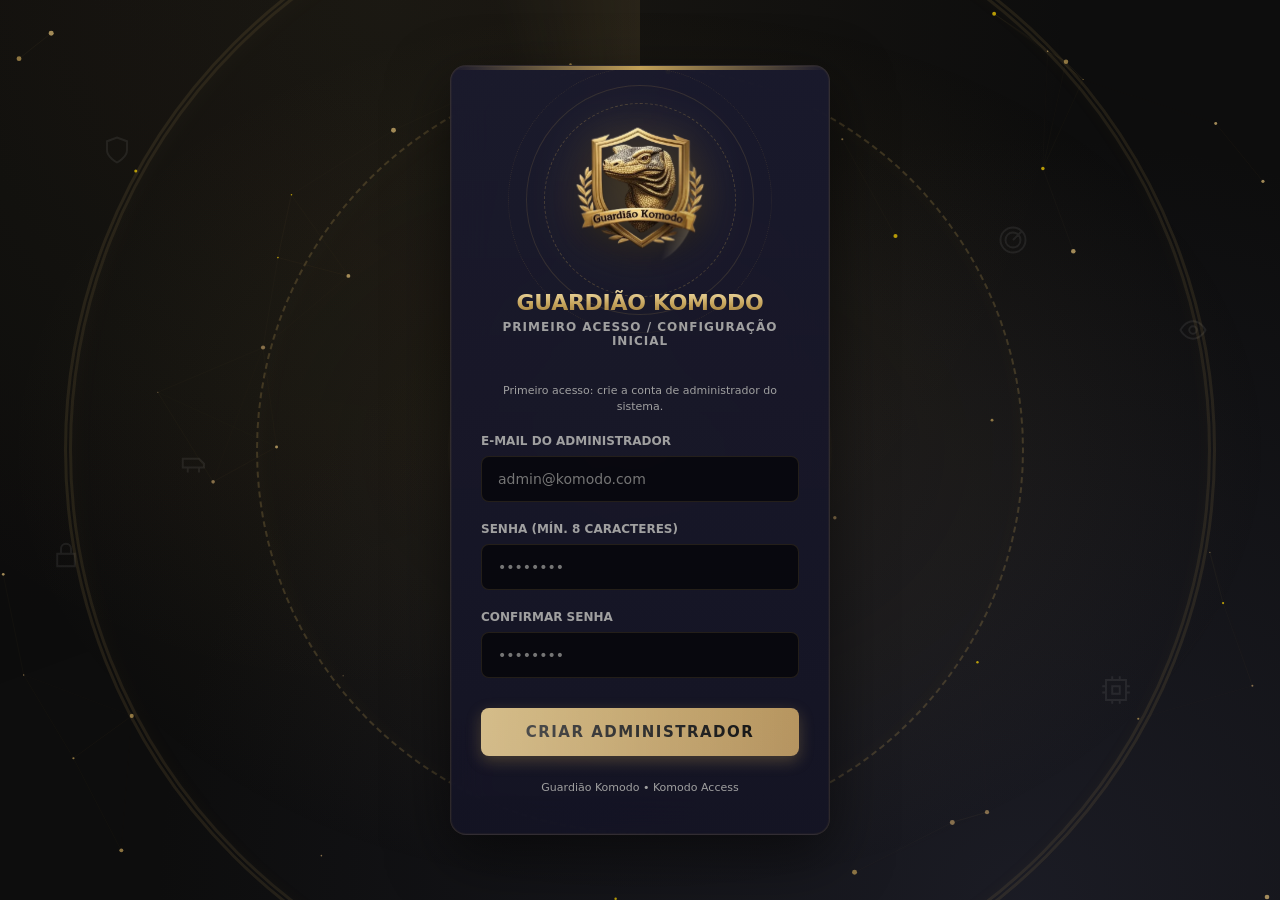
==== index.html @ 0f11b65d "feat(ui): visual identity v2 — guardiao-komodo-web identity (gold/dark-navy palette, self-hosted Pop" ====
<!DOCTYPE html>
<html lang="pt-BR">
<head>
    <meta charset="UTF-8">
    <meta name="viewport" content="width=device-width, initial-scale=1.0">
    <title>Guardião Komodo - Access Core</title>
    <link rel="stylesheet" href="src/ui/styles/design-tokens.css">
    <link rel="stylesheet" href="src/ui/styles/main.css">
    <link rel="stylesheet" href="src/ui/styles/kac-theme.css">
    <link rel="stylesheet" href="src/ui/styles/kac-brand.css">
    <link rel="preload" href="/assets/fonts/poppins-400-latin.woff2" as="font" type="font/woff2" crossorigin>
    <link rel="manifest" href="/manifest.webmanifest" crossorigin="use-credentials">
    <meta name="theme-color" content="#0d0d0d">
    <link rel="icon" href="/assets/komodo-access-mark.svg" type="image/svg+xml">
    <link rel="apple-touch-icon" href="/assets/apple-touch-icon.png">
</head>
<body>
  <a class="skip-link" href="#cardsContainer">Pular para a agenda</a>

    <div class="bg-radar-container">
        <div class="radar-crosshair"></div>
        <div class="radar-sweep"></div>
        <div class="bg-ring bg-ring-0"></div>
        <div class="bg-ring bg-ring-1"></div>
        <div class="bg-ring bg-ring-2"></div>
        <div class="bg-ring bg-ring-3"></div>
        <div class="bg-ring bg-ring-4"></div>
    </div>
    <canvas id="particles-canvas"></canvas>
    <div class="hero-overlay"></div>

    <header>
        <div class="header-left">
            <div class="logo-container">
                <img src="assets/brand/guardiao-komodo-logo-128.webp" alt="Guardião Komodo" class="logo-img" width="46" height="40">
            </div>
            <h1 class="header-title">Guardião Komodo</h1>
                <span id="orgName" class="org-name" hidden></span>
        </div>
        <div class="search-container">
            <input aria-label="Buscar visitas" type="text" id="globalSearch" class="search-bar" name="search_query_off" placeholder="Buscar visitante, placa ou documento" autocomplete="new-password">
        </div>
        <div class="kac-inline-b4edaa7885">
            <a href="residencial.html" class="btn-outline">Residencial</a>
            <button type="button" class="btn-gold" id="btnOpenModal">Nova visita</button>
            <button type="button" class="btn-icon" id="btnOpenConfig" aria-label="Configurações" title="Configurações"><svg class="kac-ico" viewBox="0 0 24 24" aria-hidden="true" focusable="false"><circle cx="12" cy="12" r="3"/><path d="M19.4 15a1.7 1.7 0 0 0 .3 1.8l.1.1a2 2 0 1 1-2.8 2.8l-.1-.1a1.7 1.7 0 0 0-1.8-.3 1.7 1.7 0 0 0-1 1.5V21a2 2 0 1 1-4 0v-.1a1.7 1.7 0 0 0-1.1-1.5 1.7 1.7 0 0 0-1.8.3l-.1.1a2 2 0 1 1-2.8-2.8l.1-.1a1.7 1.7 0 0 0 .3-1.8 1.7 1.7 0 0 0-1.5-1H3a2 2 0 1 1 0-4h.1a1.7 1.7 0 0 0 1.5-1.1 1.7 1.7 0 0 0-.3-1.8l-.1-.1a2 2 0 1 1 2.8-2.8l.1.1a1.7 1.7 0 0 0 1.8.3H9a1.7 1.7 0 0 0 1-1.5V3a2 2 0 1 1 4 0v.1a1.7 1.7 0 0 0 1 1.5 1.7 1.7 0 0 0 1.8-.3l.1-.1a2 2 0 1 1 2.8 2.8l-.1.1a1.7 1.7 0 0 0-.3 1.8V9a1.7 1.7 0 0 0 1.5 1H21a2 2 0 1 1 0 4h-.1a1.7 1.7 0 0 0-1.5 1z"/></svg></button>
            <button type="button" class="btn-icon" id="btnLogout" aria-label="Sair do sistema" title="Sair do Sistema"><svg class="kac-ico" viewBox="0 0 24 24" aria-hidden="true" focusable="false"><path d="M9 21H5a2 2 0 0 1-2-2V5a2 2 0 0 1 2-2h4M16 17l5-5-5-5M21 12H9"/></svg></button>
        </div>
        <div id="apiStatus" class="api-status checking" role="status" aria-live="polite">Verificando conexão</div>
    </header>

    <main id="main">
    <div class="calendar-nav">
        <div class="month-title">MAIO</div>
        <div class="week-tabs" id="tabs" role="tablist" aria-label="Dias da semana">
            <div class="tab" data-dia="seg" role="tab" tabindex="-1" aria-selected="false">Segunda</div>
            <div class="tab" data-dia="ter" role="tab" tabindex="-1" aria-selected="false">Terça</div>
            <div class="tab" data-dia="qua" role="tab" tabindex="-1" aria-selected="false">Quarta</div>
            <div class="tab active" data-dia="qui" role="tab" tabindex="0" aria-selected="true">Quinta</div>
            <div class="tab" data-dia="sex" role="tab" tabindex="-1" aria-selected="false">Sexta</div>
            <div class="tab" data-dia="sab" role="tab" tabindex="-1" aria-selected="false">Sábado</div>
            <div class="tab" data-dia="dom" role="tab" tabindex="-1" aria-selected="false">Domingo</div>
        </div>
        <div class="kac-inline-1d6d9e5b9f">
            <button class="btn-outline kac-inline-21349d3fb7" id="btnOpenDashboard">Painel</button>
            <button class="btn-outline kac-inline-1da9facb4d" id="btnExportPDF">Exportar PDF do turno</button>
        </div>
    </div>

    <div class="daily-view" id="dailyView">
        <div class="quick-add-module" id="quickAddModule">
            <div class="quick-add-title">Agendar rápido</div>
            <div class="quick-add-row">
                <input aria-label="Horário do agendamento rápido" type="time" class="quick-input" value="09:00" id="quickTime">
                <div class="kac-inline-2cf2955a81">
                    <input aria-label="Cadastro rápido" type="text" id="quickInput" class="quick-input kac-inline-69d66e5b2e" placeholder="Digite o nome para puxar do Banco de Dados..." autocomplete="off">
                    <div class="autocomplete-dropdown" id="quickDropdown"></div>
                </div>
                <button class="btn-gold kac-inline-198dd89477" id="btnQuickAdd">Adicionar</button>
            </div>
        </div>
        <div id="cardsContainer" class="kac-inline-d2288b8be9" tabindex="-1" aria-label="Agenda de visitas"></div>
    </div>

    </main>
    <nav class="bottom-nav" aria-label="Navegação principal">
        <button type="button" data-nav="agenda"><svg class="kac-ico" viewBox="0 0 24 24" aria-hidden="true" focusable="false"><rect x="3" y="4" width="18" height="17" rx="2"/><path d="M3 9h18M8 2v4M16 2v4"/></svg> Agenda</button>
        <button type="button" data-nav="search"><svg class="kac-ico" viewBox="0 0 24 24" aria-hidden="true" focusable="false"><circle cx="11" cy="11" r="7"/><path d="m20 20-4-4"/></svg> Buscar</button>
        <button type="button" data-nav="new" class="bn-primary"><svg class="kac-ico" viewBox="0 0 24 24" aria-hidden="true" focusable="false"><path d="M12 5v14M5 12h14"/></svg> Nova visita</button>
        <details class="bn-more">
            <summary><svg class="kac-ico" viewBox="0 0 24 24" aria-hidden="true" focusable="false"><path d="M4 6h16M4 12h16M4 18h16"/></svg> Mais</summary>
            <div class="bn-menu">
                <button type="button" data-nav="dashboard">Dashboard</button>
                <button type="button" data-nav="pdf">Exportar PDF do turno</button>
                <button type="button" data-nav="config">Configurações</button>
                <button type="button" data-nav="logout">Sair</button>
            </div>
        </details>
    </nav>
    <!-- ====== MODAL DE CADASTRO ====== -->
    <komodo-modal id="mainModalOverlay" title="CADASTRO">
        <div id="modalContent">
            <form id="form-acesso" data-prevent-submit="true">

            <p class="form-steps-hint">Preencha o nome e salve. Veículo, acompanhante e foto são opcionais.</p>
            <!-- NOME -->
            <div class="form-group">
                <div class="label-row">
                    <label for="idxF1">Nome</label>
                    <div class="btn-toggle-group" data-group="tipo">
                        <button class="btn-toggle active" type="button" data-val="Visita">Visita</button>
                        <button class="btn-toggle" type="button" data-val="Cliente">Cliente</button>
                    </div>
                </div>
                <input id="idxF1" aria-label="Nome" type="text" class="form-control" data-field="nome" placeholder="Ex: Roberto Almeida" required>
            </div>

            <!-- PLACA PRINCIPAL -->
            <details class="opt-section"><summary>Veículo (opcional)</summary>
            <div class="form-group">
                <div class="label-row">
                    <label for="indP101">Placa do veículo</label>
                    <div class="btn-toggle-group" data-group="veiculo1">
                        <span class="kac-inline-d3ce392dae">selecionar</span>
                        <button class="btn-toggle active" type="button" data-val="Carro" data-target="1">Carro</button>
                        <button class="btn-toggle" type="button" data-val="Moto" data-target="1">Moto</button>
                    </div>
                </div>
                <div class="search-dropdown-wrapper">
                    <button type="button" class="search-dropdown-btn" data-panel="dropdownPanel1">
                        <span id="labelDropdown1">🔍 Buscar veículo</span>
                        <span>▼</span>
                    </button>
                    <div class="search-dropdown-panel" id="dropdownPanel1">
                        <input aria-label="Filtrar marca" type="text" class="search-input-box" data-list="listWrapper1" placeholder="🔎 Digite para filtrar a marca...">
                        <div id="listWrapper1"></div>
                    </div>
                </div>
                <div class="form-row">
                    <input id="indP101" aria-label="Placa do veículo" type="text" class="form-control" data-field="placa" placeholder="Placa (ABC-1234)" data-uppercase="true">
                    <input aria-label="Cor do veículo" type="text" class="form-control kac-inline-61f874a6fe" data-field="cor" placeholder="Cor (Ex: Preto)">
                </div>
            </div>
            </details>

            <!-- ACOMPANHANTE -->
            <details class="opt-section"><summary>Acompanhante (opcional)</summary>
            <div class="form-group">
                <div class="label-row">
                    <label for="idxF3">Acompanhante</label>
                    <select id="idxF3" aria-label="Acompanhante" class="btn-toggle kac-inline-f045096c80">
                        <option value="">+ Parentesco</option><option>Esposa</option><option>Marido</option><option>Filho(a)</option>
                    </select>
                </div>
                <input aria-label="Acompanhantes" type="text" class="form-control" data-field="acompanhantes" placeholder="Ex: Maria (Esposa) e 1 Criança">
            </div>
            </details>

            <!-- PLACA ACOMPANHANTE -->
            <details class="opt-section"><summary>Veículo do acompanhante (opcional)</summary>
            <div class="form-group">
                <div class="label-row">
                    <label for="indP102">Placa do veículo (Acompanhante)</label>
                    <div class="btn-toggle-group" data-group="veiculo2">
                        <span class="kac-inline-d3ce392dae">selecionar</span>
                        <button class="btn-toggle active" type="button" data-val="Carro" data-target="2">Carro</button>
                        <button class="btn-toggle" type="button" data-val="Moto" data-target="2">Moto</button>
                    </div>
                </div>
                <div class="search-dropdown-wrapper">
                    <button type="button" class="search-dropdown-btn" data-panel="dropdownPanel2">
                        <span id="labelDropdown2">🔍 Buscar veículo</span>
                        <span>▼</span>
                    </button>
                    <div class="search-dropdown-panel" id="dropdownPanel2">
                        <input aria-label="Filtrar marca" type="text" class="search-input-box" data-list="listWrapper2" placeholder="🔎 Digite para filtrar a marca...">
                        <div id="listWrapper2"></div>
                    </div>
                </div>
                <div class="form-row">
                    <input id="indP102" aria-label="Placa do acompanhante" type="text" class="form-control" data-field="placaAcomp" placeholder="Placa (ABC-1234)" data-uppercase="true">
                    <input aria-label="Cor do veículo do acompanhante" type="text" class="form-control kac-inline-61f874a6fe" data-field="corAcomp" placeholder="Cor (Ex: Preto)">
                </div>
            </div>
            </details>

            <!-- RELATÓRIO -->
            <div class="form-group">
                <label for="idxF5">Relatório</label>
                <textarea id="idxF5" class="form-control kac-inline-36ca0aff10" data-field="historico" placeholder="Descreva o motivo da visita ou alertas importantes..."></textarea>
            </div>

            <!-- FOTO / WEBCAM -->
            <details class="opt-section"><summary>Foto (opcional)</summary>
            <div class="form-group">
                <div class="photo-box" id="photoBox">📷 + Adicionar Foto (Webcam ou Arquivo)</div>
                <input type="file" id="fileUploader" accept="image/*" capture="environment" class="kac-inline-c8be1ccba6">
                <div id="webcamContainer" class="kac-inline-e89b34533a">
                    <video id="webcamVideo" autoplay playsinline class="kac-inline-7c961b8758"></video>
                    <div class="kac-inline-2470e7367c">
                        <button type="button" class="btn-gold kac-inline-964fdf79ac" id="btnCapture">📸 Capturar Foto</button>
                        <button type="button" class="btn-gold kac-inline-ace4f20aa3" id="btnOcrPlaca">✨ Preencher via IA</button>
                        <button type="button" class="btn-cancel" id="btnFilePhysical">📁 Arquivo Físico</button>
                        <button type="button" class="btn-cancel" id="btnCloseWebcam">❌ Fechar Câmera</button>
                    </div>
                </div>
                <div id="snapshotContainer" class="kac-inline-e89b34533a">
                    <img id="snapshotImage" class="kac-inline-5e18f9ebf0">
                    <div class="kac-inline-2470e7367c">
                        <button type="button" class="btn-cancel" id="btnRemovePhoto">🗑️ Remover Foto</button>
                        <button type="button" class="btn-gold kac-inline-964fdf79ac" id="btnRetakePhoto">📸 Tirar Outra</button>
                        <button type="button" class="btn-gold kac-inline-ace4f20aa3" id="btnOcrPlacaFile">✨ Preencher via IA</button>
                    </div>
                </div>
            </div>
            </details>

            <div class="modal-actions">
                <button type="button" class="btn-cancel" id="btnCancelar">Cancelar</button>
                <button type="button" class="btn-gold" id="btnSalvar">Salvar Registro</button>
            </div>
            </form>
        </div>
    </komodo-modal>

    <!-- ====== MODAL DE CONFIGURAÇÕES ====== -->
    <komodo-modal id="configModalOverlay" title="⚙️ KLA - CONFIGURAÇÃO">
            <div class="form-group">
                <label for="configAiProvider">Provedor de IA (Assistente Tático)</label>
                <select aria-label="Provedor de IA" id="configAiProvider" class="form-control kac-inline-e05481544a" disabled>
                    <option value="groq">Groq (Llama 3 70B - Ultra Rápido)</option>
                </select>
            </div>
            <div class="form-group">
                <label for="configApiKey">Chave de IA — gerenciada no servidor (não inserir no navegador)</label>
                <input aria-label="Chave da API de IA" type="password" id="configApiKey" class="form-control" placeholder="Configurada apenas no servidor" disabled readonly>
            </div>
            <div class="modal-actions">
                <label class="fx-toggle"><input type="checkbox" id="fxToggle"> Fundo animado (gasta mais bateria)</label>
                <button type="button" class="btn-cancel" data-action="close-config" data-target="configModalOverlay">Fechar</button>
                <button type="button" class="btn-gold" id="btnSaveConfig">Salvar Config</button>
            </div>
    </komodo-modal>

    <!-- ====== MODAL DE DASHBOARD ====== -->
    <komodo-modal id="dashModalOverlay" title="📊 DASHBOARD OPERACIONAL">
            <div class="kac-inline-adfb165fe3">
                <div class="kac-inline-e28ed765c9">
                    <canvas id="chartTipos"></canvas>
                </div>
                <div class="kac-inline-e28ed765c9">
                    <canvas id="chartHorarios"></canvas>
                </div>
            </div>
            <div class="kac-inline-6df5b4d5e2">
                <div class="kac-inline-e28ed765c9">
                    <canvas id="chartAlertas"></canvas>
                </div>
                <div class="kac-inline-e28ed765c9">
                    <canvas id="chartFluxo"></canvas>
                </div>
            </div>
            <div class="modal-actions kac-inline-3c5a730d74">
                <button type="button" class="btn-cancel" data-action="close-dashboard" data-target="dashModalOverlay">Fechar Dashboard</button>
                <button type="button" class="btn-gold" data-action="export-advanced-dashboard">📥 EXPORTAR RELATÓRIO AVANÇADO</button>
            </div>
    </komodo-modal>

    <!-- KOMODO AI ASSISTANT -->
    <button type="button" class="btn-floating-ai" id="btnToggleAi" aria-label="Abrir assistente de IA"><span aria-hidden="true">🤖</span></button>
    
    <div class="ai-panel" id="aiPanel">
        <div class="ai-header">
            <div class="ai-title">🤖 KOMODO AI</div>
            <button class="ai-close" id="btnCloseAi" aria-label="Fechar assistente"><span aria-hidden="true">✖</span></button>
        </div>
        <div class="ai-body" id="aiBody">
            <div class="ai-msg bot">Assistente de IA indisponível neste release. As rotas de IA permanecem desativadas até implementação e configuração aprovadas.</div>
            <div id="aiTypingIndicator" class="ai-typing">Analisando base de dados...</div>
        </div>
        <div class="ai-footer">
            <input aria-label="Pergunta para a IA" type="text" class="ai-input" id="aiInput" placeholder="Pergunte algo à IA..." autocomplete="off">
            <button class="ai-send" id="btnSendAi" aria-label="Enviar pergunta"><span aria-hidden="true">➤</span></button>
        </div>
    </div>

  <!-- Komodo Enterprise Services -->
  <script src="cordova.js"></script>
  <!-- Komodo Core (Desacoplamento) -->
  <script src="src/core/Events.js"></script>
  <script src="src/core/EventBus.js"></script>
  <script src="src/core/AppStore.js"></script>
  <!-- Komodo Business & Adapters (Fase 2) -->
  <script src="src/services/ValidationManager.js"></script>
  <script src="src/services/adapters/AiProviderAdapter.js"></script>
  <script src="src/services/ApiService.js"></script>
  <script src="src/ui/ConnectionMonitor.js"></script>
  <script src="src/db/dao/VisitorRepository.js"></script>
  <!-- Komodo UI Managers (Fase 3 & 4) -->
  <script src="src/ui/FormManager.js"></script>
  <script src="src/core/KomodoDate.js"></script>
  <script src="src/ui/RenderController.js"></script>
  <script src="src/ui/AgendaNav.js"></script>
  <script src="src/ui/VisitActions.js"></script>
  <script src="src/ui/A11yEnhancer.js"></script>
  <script src="src/ui/components/core/KomodoModal.js"></script>
  <script src="src/db/DatabaseService.js"></script>
  <script src="src/services/AuthService.js"></script>
  <script src="src/ui/components/ParticlesEngine.js"></script>
  <script src="src/ui/KomodoFx.js"></script>
  <script src="src/ui/LazyVendor.js"></script>
  <script src="src/ui/DayTabs.js"></script>
  <script src="src/ui/VisitStatus.js"></script>
  <script src="src/ui/MobileShell.js"></script>
  <script src="src/ui/HtmlSafety.js"></script>
  <script src="src/ui/init.js"></script>

  <script src="src/db/dao/PacienteDAO.js"></script>
  <script src="src/services/TelemetryService.js"></script>
  <script src="src/services/OcrService.js"></script>
  <script src="src/services/PdfExportService.js"></script>
  <script src="src/services/KomodoCopilot.js"></script>
  <script src="src/ui/DashboardManager.js"></script>
  <script src="src/ui/components/PacienteForm.js"></script>
  <script src="src/ui/components/FormulariosBase.js"></script>

  <script src="src/ui/InlineActionHandlers.js"></script>
  <script src="src/ui/PwaShell.js"></script>
  <script src="src/ui/KomodoBrand3D.js"></script>
</body>
</html>
---- src/ui/styles/design-tokens.css ----
/* design-tokens.css */
:root {
  /* Colors - Brand */
  --komodo-color-primary: #c2a057; /* Gold */
  --komodo-color-primary-hover: #dfbe76;
  --komodo-color-primary-active: #b59461;
  
  --komodo-color-bg: #0d0d0d;
  --komodo-color-surface: rgba(20, 20, 36, 0.6);
  --komodo-color-surface-hover: rgba(30, 30, 50, 0.8);
  
  /* Text */
  --komodo-text-main: #ffffff;
  --komodo-text-muted: #a0a0a0;
  
  /* Semantic Colors */
  --komodo-color-success: #27ae60;
  --komodo-color-danger: #e74c3c;
  --komodo-color-warning: #f39c12;
  --komodo-color-info: #3498db;

  /* Typography */
  --komodo-font-family: system-ui, -apple-system, 'Segoe UI', Arial, sans-serif;
  --komodo-font-size-sm: 0.85rem;
  --komodo-font-size-md: 1rem;
  --komodo-font-size-lg: 1.2rem;
  --komodo-font-size-xl: 1.5rem;

  /* Spacing */
  --komodo-spacing-xs: 4px;
  --komodo-spacing-sm: 8px;
  --komodo-spacing-md: 16px;
  --komodo-spacing-lg: 24px;
  --komodo-spacing-xl: 32px;

  /* Borders & Shadows */
  --komodo-border-radius: 12px;
  --komodo-border-glass: 1px solid rgba(194, 160, 87, 0.25);
  --komodo-shadow-glass: 0 8px 32px 0 rgba(0, 0, 0, 0.37);
  --komodo-backdrop-blur: blur(12px);
  
  /* Animation */
  --komodo-transition-fast: 0.2s ease;
  --komodo-transition-normal: 0.3s ease;
}

body {
  font-family: var(--komodo-font-family);
  background-color: var(--komodo-color-bg);
  color: var(--komodo-text-main);
  margin: 0;
  padding: 0;
}
---- src/ui/styles/main.css ----
:root {
    --gold: #c2a057;
    --gold-hover: #dfbe76;
    --gold-dark: #b59461;
    --dark: #0d0d0d;
    --dark-card: rgba(20, 20, 36, 0.6);
    --text: #ffffff;
    --text-muted: #a0a0a0;
    --glass-border: rgba(194, 160, 87, 0.25);
    --danger: #ef4444;
    --success: #22c55e;
    --info: #3498db;
    --radius: 12px;
}
* { box-sizing: border-box; margin: 0; padding: 0; font-family: system-ui, -apple-system, 'Segoe UI', Arial, sans-serif; }
html, body { min-height: 100%; width: 100%; overflow-x: hidden; }
body { background-color: var(--dark); color: var(--text); display: flex; flex-direction: column; }

#particles-canvas { position: fixed; inset: 0; z-index: 0; pointer-events: none; width: 100vw; height: 100vh; }
.hero-overlay { position: fixed; inset: 0; background: radial-gradient(ellipse at 30% 50%, rgba(194,160,87,0.08) 0%, transparent 60%), radial-gradient(ellipse at 70% 30%, rgba(194,160,87,0.05) 0%, transparent 50%); z-index: 0; pointer-events: none; }

.bg-radar-container { position: fixed; top: 50%; left: 50%; transform: translate(-50%, -50%); width: 100vw; height: 100vh; z-index: 0; pointer-events: none; display: flex; align-items: center; justify-content: center; opacity: 0.2; }
.radar-sweep { position: absolute; width: 140vw; height: 140vw; max-width: 2000px; max-height: 2000px; border-radius: 50%; background: conic-gradient(from 0deg, transparent 60%, rgba(194,160,87,0.05) 95%, rgba(194,160,87,0.4) 100%); animation: radarSpin 6s infinite linear; }
.radar-crosshair { position: absolute; width: 100%; height: 100%; }
.radar-crosshair::before, .radar-crosshair::after { content: ''; position: absolute; background: rgba(194, 160, 87, 0.15); }
.radar-crosshair::before { top: 0; bottom: 0; left: 50%; width: 1px; }
.radar-crosshair::after { left: 0; right: 0; top: 50%; height: 1px; }
.bg-ring { position: absolute; border-radius: 50%; border: 1px solid rgba(194,160,87,0.3); box-shadow: 0 0 20px rgba(194, 160, 87, 0.1) inset; }
.bg-ring-0 { width: 30vw; height: 30vw; max-width: 400px; max-height: 400px; border: 4px solid rgba(194,160,87,0.1); }
.bg-ring-1 { width: 60vw; height: 60vw; max-width: 800px; max-height: 800px; animation: radarSpin 40s linear infinite; border-style: dashed; border-width: 2px; border-color: rgba(194,160,87,0.8); }
.bg-ring-2 { width: 90vw; height: 90vw; max-width: 1200px; max-height: 1200px; animation: radarSpin 60s linear infinite reverse; border-color: rgba(194,160,87,0.4); border-width: 8px; border-style: double; transform: translateZ(0); will-change: transform; }
.bg-ring-3 { width: 120vw; height: 120vw; max-width: 1600px; max-height: 1600px; animation: radarSpin 90s linear infinite; border-style: dotted; border-color: rgba(194,160,87,0.6); border-width: 4px; transform: translateZ(0); will-change: transform; }
.bg-ring-4 { width: 150vw; height: 150vw; max-width: 2200px; max-height: 2200px; border: 1px solid rgba(194,160,87,0.2); transform: translateZ(0); }
@keyframes radarSpin { 0% { transform: rotate(0deg) translateZ(0); } 100% { transform: rotate(360deg) translateZ(0); } }

header { padding: 20px 40px; display: flex; align-items: center; justify-content: space-between; background: rgba(13,13,13,0.7); backdrop-filter: blur(15px); border-bottom: 1px solid var(--glass-border); z-index: 10; position: relative; }
.api-status { display: inline-flex; align-items: center; gap: 7px; margin-left: 12px; padding: 6px 10px; border: 1px solid var(--glass-border); border-radius: 999px; background: rgba(13,13,13,0.82); color: var(--text-muted); font-size: 10px; font-weight: 800; letter-spacing: .5px; text-transform: uppercase; white-space: nowrap; }
.api-status::before { content: ''; width: 7px; height: 7px; border-radius: 50%; background: currentColor; box-shadow: 0 0 8px currentColor; }
.api-status.online { color: var(--success); }
.api-status.offline { color: var(--danger); }
.api-status.checking { color: var(--gold); }
.logo-container { display: flex; align-items: center; justify-content: center; width: 60px; height: 60px; }
.logo-img { width: 50px; height: 50px; object-fit: contain; filter: drop-shadow(0 0 15px rgba(194,160,87,0.4)); animation: logoPulse 4s ease-in-out infinite; }
@keyframes logoPulse { 0%, 100% { filter: drop-shadow(0 0 10px rgba(194,160,87,0.3)); } 50% { filter: drop-shadow(0 0 20px rgba(194,160,87,0.6)); } }
.header-title { font-weight: 800; font-size: 1.2rem; letter-spacing: 2px; color: var(--gold); text-transform: uppercase; margin-left: 20px; }
.header-left { display: flex; align-items: center; }
.search-container { flex: 1; max-width: 500px; margin: 0 30px; }
.search-bar { width: 100%; background: rgba(0,0,0,0.5); border: 1px solid var(--glass-border); color: white; padding: 14px 20px; border-radius: 8px; font-size: 14px; font-family: inherit; transition: 0.3s; }
.search-bar:focus { outline: none; border-color: var(--gold); box-shadow: 0 0 0 3px rgba(194,160,87,0.15); }

button:focus-visible, a:focus-visible, input:focus-visible, select:focus-visible, textarea:focus-visible {
    outline: 3px solid rgba(223, 190, 118, 0.9);
    outline-offset: 3px;
}

.btn-gold { display: inline-block; padding: 14px 30px; background: linear-gradient(135deg, var(--gold), var(--gold-dark)); color: var(--dark); font-family: inherit; font-size: 14px; font-weight: 800; border: none; border-radius: 8px; cursor: pointer; transition: all 0.4s; text-transform: uppercase; letter-spacing: 1px; box-shadow: 0 5px 15px rgba(194,160,87,0.3); }
.btn-gold:hover { transform: translateY(-3px); box-shadow: 0 12px 30px rgba(194,160,87,0.5); }
.btn-outline { background: transparent; border: 1px solid var(--gold); color: var(--gold); padding: 12px 20px; border-radius: 6px; cursor: pointer; font-size: 12px; font-weight: 700; transition: 0.3s; text-transform: uppercase; text-decoration: none; margin-right: 15px; }
.btn-outline:hover { background: rgba(194,160,87,0.1); }
.btn-icon { background: transparent; border: 1px solid var(--glass-border); color: var(--gold); padding: 12px; border-radius: 6px; cursor: pointer; transition: 0.3s; display: flex; align-items: center; justify-content: center; margin-left: 10px; font-size: 16px; }
.btn-icon:hover { background: rgba(194,160,87,0.1); border-color: var(--gold); transform: rotate(90deg); }

.calendar-nav { padding: 20px 30px; display: flex; flex-direction: column; align-items: center; gap: 20px; border-bottom: 1px solid var(--glass-border); background: rgba(13,13,13,0.5); backdrop-filter: blur(10px); z-index: 5; position: relative; }
.month-title { font-size: 28px; font-weight: 800; letter-spacing: 4px; }
.week-tabs { display: flex; gap: 10px; width: 100%; max-width: 1000px; justify-content: space-between; }
.tab { flex: 1; text-align: center; padding: 12px 0; background: rgba(0,0,0,0.6); color: var(--text-muted); border: 1px solid var(--glass-border); border-radius: var(--radius); cursor: pointer; font-weight: 600; font-size: 13px; text-transform: uppercase; transition: 0.3s; }
.tab:hover { border-color: var(--gold); color: var(--gold); }
.tab.active { background: linear-gradient(135deg, var(--gold), var(--gold-dark)); color: var(--dark); border-color: var(--gold); box-shadow: 0 10px 20px rgba(194,160,87,0.2); }

.daily-view { padding: 30px; max-width: 900px; margin: 0 auto; width: 100%; display: flex; flex-direction: column; gap: 20px; z-index: 2; position: relative; }
.card { background: var(--dark-card); border: 1px solid var(--glass-border); border-left: 4px solid var(--gold); border-radius: var(--radius); padding: 25px; display: flex; flex-direction: column; gap: 8px; transition: all 0.4s; backdrop-filter: blur(12px); }
.card:hover { border-color: var(--gold); transform: translateY(-5px); box-shadow: 0 20px 40px rgba(0,0,0,0.8), 0 0 15px rgba(194,160,87,0.2); }
.card.alerta { border-left-color: var(--danger); }
.card { position: relative; }
.btn-delete-card { position: absolute; top: 12px; right: 12px; background: rgba(239,68,68,0.15); border: 1px solid rgba(239,68,68,0.3); color: var(--danger); width: 36px; height: 36px; border-radius: 8px; cursor: pointer; font-size: 16px; display: flex; align-items: center; justify-content: center; transition: all 0.3s; opacity: 0.6; }
.btn-delete-card:hover { opacity: 1; background: rgba(239,68,68,0.3); transform: scale(1.1); box-shadow: 0 0 15px rgba(239,68,68,0.3); }
.card.removing { animation: cardFadeOut 0.4s ease forwards; }
@keyframes cardFadeOut { 0% { opacity: 1; transform: translateX(0); } 100% { opacity: 0; transform: translateX(60px); max-height: 0; padding: 0; margin: 0; overflow: hidden; } }
.card-header-inline { display: flex; align-items: baseline; gap: 15px; margin-bottom: 5px; padding-right: 40px; }
.time { font-weight: 800; font-size: 20px; color: var(--gold); }
.name { font-weight: 800; font-size: 20px; }
.unit-badge { display: inline-flex; align-items: center; gap: 5px; border: 1px solid rgba(194,160,87,0.3); border-radius: 999px; padding: 4px 10px; color: var(--gold-hover); font-size: 12px; font-weight: 700; }
.info-row { font-size: 14px; color: var(--text-muted); display: flex; align-items: center; gap: 8px; font-weight: 500; }
.history-box { margin-top: 10px; padding: 15px; border-radius: 8px; font-size: 14px; font-weight: 600; background: rgba(34,197,94,0.1); color: var(--success); border: 1px solid rgba(34,197,94,0.3); }
.history-box.bad { background: rgba(239,68,68,0.1); color: var(--danger); border-color: rgba(239,68,68,0.3); }
.highlight { background-color: var(--gold); color: var(--dark); border-radius: 3px; padding: 0 4px; }

.quick-add-module { background: rgba(0,0,0,0.5); padding: 15px 25px; border-radius: var(--radius); border: 1px dashed var(--gold); margin-bottom: 15px; position: relative; backdrop-filter: blur(10px); }
.quick-add-title { font-size: 13px; font-weight: 800; color: var(--gold); text-transform: uppercase; margin-bottom: 15px; }
.quick-add-row { display: flex; gap: 15px; }
.quick-input { background: rgba(0,0,0,0.8); border: 1px solid var(--glass-border); color: white; padding: 10px 14px; border-radius: 8px; font-size: 14px; font-family: inherit; transition: 0.3s; }
.quick-input:focus { outline: none; border-color: var(--gold); box-shadow: 0 0 0 3px rgba(194,160,87,0.15); }
input[type="time"].quick-input { width: 140px; font-weight: 700; color: var(--gold); cursor: pointer; color-scheme: dark; }
input[type="time"]::-webkit-calendar-picker-indicator { filter: invert(70%) sepia(45%) saturate(400%) hue-rotate(350deg) brightness(90%) contrast(90%); cursor: pointer; }
.autocomplete-dropdown { position: absolute; top: 100%; left: 155px; right: 0; background: rgba(13,13,13,0.95); border: 1px solid var(--gold); border-radius: 0 0 12px 12px; margin-top: 5px; display: none; z-index: 1000; box-shadow: 0 20px 50px rgba(0,0,0,0.8); }
.quick-add-module.active .autocomplete-dropdown { display: block; }
.auto-item { padding: 15px 20px; border-bottom: 1px solid var(--glass-border); cursor: pointer; display: flex; flex-direction: column; gap: 4px;}
.auto-item:hover { background: rgba(194,160,87,0.2); }
.auto-name { font-weight: 700; color: var(--gold); font-size: 16px;}
.auto-doc { font-size: 13px; color: var(--text-muted); }

/* ====== MODAL ====== */
.modal-overlay { position: fixed; top: 0; left: 0; width: 100%; height: 100%; background: rgba(0,0,0,0.85); display: none; z-index: 99999; overflow-y: auto; }
.modal-overlay.aberto { display: flex; align-items: center; justify-content: center; }
.modal-content { background: #111; border: 1px solid var(--gold); border-radius: var(--radius); width: 100%; max-width: 650px; max-height: 90vh; overflow-y: auto; padding: 40px; box-shadow: 0 30px 60px rgba(0,0,0,0.9), 0 0 30px rgba(194,160,87,0.15); }
.modal-title { font-size: 24px; font-weight: 800; color: var(--gold); margin-bottom: 30px; border-bottom: 1px solid var(--glass-border); padding-bottom: 15px; }
.form-group { margin-bottom: 25px; }
.label-row { display: flex; align-items: center; justify-content: space-between; margin-bottom: 8px; }
.form-group label { font-size: 13px; font-weight: 600; color: var(--text-muted); text-transform: uppercase; }
.form-row { display: flex; gap: 15px; width: 100%; align-items: stretch; margin-bottom: 8px; }
.form-control { width: 100%; background: rgba(0,0,0,0.5); border: 1px solid var(--glass-border); color: white; padding: 14px; border-radius: 8px; font-size: 14px; font-family: inherit; transition: 0.3s; }
.form-control:focus { outline: none; border-color: var(--gold); box-shadow: 0 0 0 3px rgba(194,160,87,0.15); }
textarea.form-control { resize: vertical; min-height: 100px; }

.btn-toggle-group { display: flex; gap: 8px; align-items: center; }
.btn-toggle { background: rgba(0,0,0,0.8); border: 1px solid var(--glass-border); color: var(--text-muted); padding: 12px 16px; border-radius: 6px; font-size: 13px; font-weight: 600; cursor: pointer; transition: 0.3s; }
.btn-toggle.active { background: var(--gold); color: var(--dark); border-color: var(--gold); }
.btn-toggle:hover:not(.active) { background: rgba(194,160,87,0.15); border-color: var(--gold); color: var(--gold); }
select.btn-toggle { appearance: none; cursor: pointer; padding-right: 30px; background-image: url('data:image/svg+xml;utf8,<svg fill="%23c2a057" height="24" viewBox="0 0 24 24" width="24" xmlns="http://www.w3.org/2000/svg"><path d="M7 10l5 5 5-5z"/></svg>'); background-repeat: no-repeat; background-position: right 8px center; }

.search-dropdown-wrapper { position: relative; margin-bottom: 8px; }
.search-dropdown-btn { width: 100%; text-align: left; display: flex; justify-content: space-between; align-items: center; background: rgba(0,0,0,0.8); border: 1px solid var(--gold); color: var(--gold); padding: 12px 14px; border-radius: 8px; font-size: 14px; font-weight: 600; cursor: pointer; }
.search-dropdown-btn:hover { background: rgba(194,160,87,0.1); }
.search-dropdown-panel { display: none; position: absolute; top: 100%; left: 0; width: 100%; background: #111; border: 1px solid var(--gold); border-radius: 8px; z-index: 100000; padding: 10px; max-height: 250px; overflow-y: auto; box-shadow: 0 10px 30px rgba(0,0,0,0.9); }
.search-dropdown-panel.open { display: block; }
.search-input-box { width: 100%; background: rgba(0,0,0,0.5); border: 1px solid var(--glass-border); color: white; padding: 12px; border-radius: 6px; margin-bottom: 10px; outline: none; font-family: inherit; }
.search-input-box:focus { border-color: var(--gold); }
.brand-list-group { font-size: 11px; font-weight: 700; color: var(--text-muted); text-transform: uppercase; margin-top: 10px; margin-bottom: 5px; padding-left: 5px; letter-spacing: 1px; }
.brand-item { padding: 12px; cursor: pointer; color: white; border-radius: 5px; font-size: 14px; transition: 0.2s; }
.brand-item:hover { background: rgba(194,160,87,0.2); color: var(--gold); }

.photo-box { border: 2px dashed var(--glass-border); border-radius: 8px; padding: 30px; text-align: center; color: var(--text-muted); cursor: pointer; transition: 0.3s; margin-bottom: 20px; font-weight: 500; font-size: 14px; background: rgba(0,0,0,0.3); }
.photo-box:hover { border-color: var(--gold); color: var(--gold); background: rgba(194,160,87,0.05); }
.modal-actions { display: flex; justify-content: flex-end; gap: 15px; margin-top: 20px; }
.btn-cancel { background: transparent; border: 1px solid var(--glass-border); color: var(--text); padding: 14px 24px; border-radius: 8px; cursor: pointer; font-weight: 600; font-family: inherit; transition: 0.3s; }
.btn-cancel:hover { background: rgba(255,255,255,0.05); }

/* ====== KOMODO AI ====== */
.btn-floating-ai { position: fixed; bottom: 30px; right: 30px; width: 60px; height: 60px; border-radius: 50%; background: linear-gradient(135deg, var(--gold), var(--gold-dark)); border: none; cursor: pointer; box-shadow: 0 10px 25px rgba(194,160,87,0.4); z-index: 9900; display: flex; align-items: center; justify-content: center; font-size: 26px; transition: 0.3s; animation: floatPulse 3s infinite; }
.btn-floating-ai:hover { transform: scale(1.1); }
@keyframes floatPulse { 0%, 100% { box-shadow: 0 0 15px rgba(194,160,87,0.4); } 50% { box-shadow: 0 0 30px rgba(194,160,87,0.8); } }
.ai-panel { position: fixed; bottom: 100px; right: 30px; width: 380px; max-width: 90vw; height: 500px; max-height: 80vh; background: var(--dark-card); backdrop-filter: blur(20px); border: 1px solid var(--gold); border-radius: 16px; box-shadow: 0 20px 50px rgba(0,0,0,0.9), 0 0 20px rgba(194,160,87,0.2); z-index: 9900; display: flex; flex-direction: column; overflow: hidden; transform: translateY(20px); opacity: 0; pointer-events: none; transition: 0.4s cubic-bezier(0.175, 0.885, 0.32, 1.275); }
.ai-panel.open { transform: translateY(0); opacity: 1; pointer-events: auto; }
.ai-header { background: rgba(0,0,0,0.8); padding: 15px 20px; border-bottom: 1px solid var(--glass-border); display: flex; justify-content: space-between; align-items: center; }
.ai-title { font-weight: 800; color: var(--gold); font-size: 14px; letter-spacing: 1px; display: flex; align-items: center; gap: 8px; }
.ai-close { background: none; border: none; color: var(--text-muted); cursor: pointer; font-size: 18px; }
.ai-body { flex: 1; padding: 15px; overflow-y: auto; display: flex; flex-direction: column; gap: 10px; }
.ai-msg { padding: 10px 15px; border-radius: 12px; font-size: 13px; max-width: 85%; line-height: 1.4; word-wrap: break-word; }
.ai-msg.bot { background: rgba(194,160,87,0.1); border: 1px solid rgba(194,160,87,0.3); color: var(--gold); align-self: flex-start; border-bottom-left-radius: 2px; }
.ai-msg.user { background: rgba(255,255,255,0.05); border: 1px solid var(--glass-border); color: white; align-self: flex-end; border-bottom-right-radius: 2px; }
.ai-footer { padding: 15px; background: rgba(0,0,0,0.5); border-top: 1px solid var(--glass-border); display: flex; gap: 10px; align-items: center; }
.ai-input { flex: 1; background: rgba(0,0,0,0.8); border: 1px solid var(--glass-border); color: white; padding: 12px 15px; border-radius: 20px; font-size: 13px; font-family: inherit; outline: none; }
.ai-input:focus { border-color: var(--gold); }
.ai-send { background: var(--gold); border: none; width: 38px; height: 38px; border-radius: 50%; display: flex; align-items: center; justify-content: center; cursor: pointer; color: var(--dark); transition: 0.3s; font-size: 16px; }
.ai-send:hover { background: white; }
.ai-typing { font-size: 12px; color: var(--gold); font-style: italic; opacity: 0.7; align-self: flex-start; margin-left: 10px; display: none; }

/* ====== MODAL TABS (RESIDENCIAL) ====== */
.modal-tabs { display: flex; gap: 10px; margin-bottom: 25px; border-bottom: 1px solid var(--glass-border); padding-bottom: 0; }
.modal-tab { flex: 1; background: transparent; border: none; color: var(--text-muted); font-size: 16px; font-weight: 800; cursor: pointer; padding: 15px 10px; transition: 0.3s; letter-spacing: 1px; border-bottom: 3px solid transparent; outline: none; }
.modal-tab.active { color: var(--gold); border-bottom-color: var(--gold); background: linear-gradient(to top, rgba(194,160,87,0.1), transparent); }
.modal-tab:hover:not(.active) { color: white; }
.modal-section { display: none; animation: fadeIn 0.4s ease; }
.modal-section.active { display: block; }
@keyframes fadeIn { from { opacity: 0; transform: translateY(10px); } to { opacity: 1; transform: translateY(0); } }
.daily-view::-webkit-scrollbar { display: none; }
.daily-view { -ms-overflow-style: none; scrollbar-width: none; }
/* ================= RESPONSIVO MOBILE ================= */
@media (max-width: 768px) {
    .api-status { margin: 0; font-size: 9px; }
    header { flex-direction: column; padding: 15px; text-align: center; gap: 15px; }
    .header-left { flex-direction: column; margin-bottom: 5px; }
    .header-title { margin-left: 0; margin-top: 10px; font-size: 1rem; }
    .search-container { margin: 10px 0; width: 100%; max-width: none; }
    .week-tabs { flex-wrap: wrap; gap: 5px; }
    .tab { flex: 1 1 20%; font-size: 11px; padding: 8px 0; }
    .daily-view { padding: 15px; }
    .card { padding: 15px; }
    .modal-content { padding: 20px; width: 95%; max-height: 90vh; }
    .form-row { flex-direction: column; gap: 15px; }
    .btn-toggle-group { flex-wrap: wrap; width: 100%; justify-content: center; }
    .btn-toggle { flex: 1 1 auto; margin-bottom: 5px; font-size: 11px; }
    .month-title { font-size: 20px; }
    .bg-ring-3, .bg-ring-4 { display: none; }
    .dashboard-grid { grid-template-columns: 1fr; }
    .ai-panel { width: 95%; right: 2.5%; bottom: 80px; height: 400px; }
    .header-buttons { display: flex; flex-direction: column; width: 100%; gap: 10px; }
    header > div:last-child { width: 100%; justify-content: center; flex-wrap: wrap; gap: 8px; }
    header > div:last-child .btn-outline { margin-right: 0; }
    .btn-gold { width: 100%; }
    #btnOpenDashboard, #btnExportPDF { width: 100%; margin: 0; }
    .quick-add-row { flex-wrap: wrap; }
    .quick-add-row > div { min-width: 100%; }
    input[type="time"].quick-input { width: 100%; }
    .btn-status-toggle { position: static !important; align-self: flex-start; margin-bottom: 6px; }
    .card-header-inline { flex-wrap: wrap; padding-right: 40px; gap: 8px 12px; }
    .time, .name { font-size: 17px; }
}

@media (prefers-reduced-motion: reduce) {
    *, *::before, *::after { animation-duration: 0.01ms !important; animation-iteration-count: 1 !important; scroll-behavior: auto !important; transition-duration: 0.01ms !important; }
}

/* ================= LANDSCAPE (CELULAR DEITADO) ================= */
@media (max-height: 600px) and (orientation: landscape) {
    header { padding: 5px 20px; flex-direction: row !important; text-align: left !important; gap: 5px !important; }
    .header-left { flex-direction: row !important; margin-bottom: 0 !important; }
    .logo-container { width: 40px; height: 40px; }
    .logo-img { width: 35px; height: 35px; }
    .header-title { font-size: 14px !important; margin-left: 10px !important; margin-top: 0 !important; }
    .search-container { margin: 0 10px !important; width: auto !important; flex: 1; }
    .search-bar { padding: 8px 15px; font-size: 12px; }
    .header-buttons { flex-direction: row !important; width: auto !important; }
    .btn-gold { padding: 8px 15px !important; font-size: 11px !important; width: auto !important; }
    .btn-outline { padding: 8px 15px; font-size: 10px; }
    .btn-icon { padding: 8px; font-size: 14px; }
    .calendar-nav { padding: 5px 30px; gap: 10px; flex-direction: row; justify-content: space-between; }
    .month-title { font-size: 16px; margin: 0; }
    .week-tabs { max-width: 60%; margin: 0; }
    .tab { font-size: 10px; padding: 5px 0; }
    .quick-add-module { padding: 10px 15px; margin-bottom: 10px; }
    .quick-add-title { margin-bottom: 5px; font-size: 11px; }
    .quick-input { padding: 8px 12px; font-size: 12px; }
}

/* Renderização segura dos cartões: estilos fora do HTML gerado dinamicamente. */
.empty-records-message {
    text-align: center;
    color: var(--text-muted);
    margin-top: 50px;
}

.record-day-extra {
    font-size: 12px;
    color: var(--text-muted);
    margin-left: 10px;
}

.companion-count {
    font-weight: 800;
    font-size: 20px;
    color: #fff;
    margin-left: 5px;
}

.companion-vehicle {
    margin-left: 20px;
}

/* Estrutura do Web Component KomodoModal sem estilos inline. */
.modal-header {
    display: flex;
    justify-content: space-between;
    align-items: center;
    margin-bottom: 30px;
    border-bottom: 1px solid rgba(194, 160, 87, 0.25);
    padding-bottom: 15px;
}

.modal-title-text {
    font-size: 24px;
    font-weight: 800;
    color: #c2a057;
}

.km-btn-close {
    background: transparent;
    border: none;
    color: #a0a0a0;
    font-size: 24px;
    cursor: pointer;
    transition: 0.3s;
}

/* KAC inline-style migration — generated 2026-10-12. Keep dynamic JS styles inline only when runtime state requires them. */

html body .kac-inline-b4edaa7885 {
  display: flex;
  align-items: center;
}

html body .kac-inline-1d6d9e5b9f {
  display: flex;
  justify-content: center;
  gap: 15px;
  width: 100%;
  max-width: 1000px;
  margin-top: 10px;
}

html body .kac-inline-21349d3fb7 {
  margin: 0;
  border-color: var(--info);
  color: var(--info);
}

html body #btnOpenDashboard.kac-inline-21349d3fb7 {
  margin: 0;
  border-color: var(--info);
  color: var(--info);
}

html body .kac-inline-1da9facb4d {
  margin: 0;
}

html body #btnExportPDF.kac-inline-1da9facb4d {
  margin: 0;
}

html body .kac-inline-2cf2955a81 {
  position: relative;
  flex: 1;
}

html body .kac-inline-69d66e5b2e {
  width: 100%;
}

html body #quickInput.kac-inline-69d66e5b2e {
  width: 100%;
}

html body .kac-inline-198dd89477 {
  padding: 0 20px;
  height: 42px;
  font-size: 12px;
  width: auto !important;
  flex-shrink: 0;
}

html body #btnQuickAdd.kac-inline-198dd89477 {
  padding: 0 20px;
  height: 42px;
  font-size: 12px;
  width: auto !important;
  flex-shrink: 0;
}

html body .kac-inline-d2288b8be9 {
  display: flex;
  flex-direction: column;
  gap: 25px;
}

html body #cardsContainer.kac-inline-d2288b8be9 {
  display: flex;
  flex-direction: column;
  gap: 25px;
}

html body .kac-inline-d3ce392dae {
  font-size: 11px;
  color: var(--text-muted);
  font-weight: 600;
  text-transform: uppercase;
}

html body .kac-inline-61f874a6fe {
  flex: 0.6;
}

html body .kac-inline-f045096c80 {
  background-color: rgba(0,0,0,0.8);
  color: white;
}

html body .kac-inline-36ca0aff10 {
  margin-top: 8px;
}

html body .kac-inline-c8be1ccba6 {
  display: none;
}

html body #fileUploader.kac-inline-c8be1ccba6 {
  display: none;
}

html body #loginForm.kac-inline-c8be1ccba6 {
  display: none;
}

html body #bootstrapForm.kac-inline-c8be1ccba6 {
  display: none;
}

html body .kac-inline-e89b34533a {
  display: none;
  text-align: center;
  margin-bottom: 20px;
}

html body #webcamContainer.kac-inline-e89b34533a {
  display: none;
  text-align: center;
  margin-bottom: 20px;
}

html body #snapshotContainer.kac-inline-e89b34533a {
  display: none;
  text-align: center;
  margin-bottom: 20px;
}

html body .kac-inline-7c961b8758 {
  width: 100%;
  max-height: 300px;
  border-radius: 8px;
  border: 2px solid var(--gold);
  background: black;
  object-fit: cover;
}

html body #webcamVideo.kac-inline-7c961b8758 {
  width: 100%;
  max-height: 300px;
  border-radius: 8px;
  border: 2px solid var(--gold);
  background: black;
  object-fit: cover;
}

html body .kac-inline-2470e7367c {
  margin-top: 15px;
  display: flex;
  gap: 10px;
  justify-content: center;
  flex-wrap: wrap;
}

html body .kac-inline-964fdf79ac {
  padding: 10px 20px;
}

html body #btnCapture.kac-inline-964fdf79ac {
  padding: 10px 20px;
}

html body #btnRetakePhoto.kac-inline-964fdf79ac {
  padding: 10px 20px;
}

html body #btnFilePhysical.kac-inline-964fdf79ac {
  padding: 10px 20px;
}

html body #btnCloseWebcam.kac-inline-964fdf79ac {
  padding: 10px 20px;
}

html body #btnRemovePhoto.kac-inline-964fdf79ac {
  padding: 10px 20px;
}

html body .kac-inline-ace4f20aa3 {
  padding: 10px 20px;
  background: linear-gradient(135deg, #10b981, #059669);
  color: white;
}

html body #btnOcrPlaca.kac-inline-ace4f20aa3 {
  padding: 10px 20px;
  background: linear-gradient(135deg, #10b981, #059669);
  color: white;
}

html body #btnOcrPlacaFile.kac-inline-ace4f20aa3 {
  padding: 10px 20px;
  background: linear-gradient(135deg, #10b981, #059669);
  color: white;
}

html body .kac-inline-5e18f9ebf0 {
  width: 100%;
  max-height: 300px;
  border-radius: 8px;
  border: 2px solid var(--success);
  object-fit: cover;
}

html body #snapshotImage.kac-inline-5e18f9ebf0 {
  width: 100%;
  max-height: 300px;
  border-radius: 8px;
  border: 2px solid var(--success);
  object-fit: cover;
}

html body .kac-inline-e05481544a {
  appearance: none;
  cursor: pointer;
}

html body #configAiProvider.kac-inline-e05481544a {
  appearance: none;
  cursor: pointer;
}

html body .kac-inline-adfb165fe3 {
  display: flex;
  gap: 20px;
  flex-wrap: wrap;
}

html body .kac-inline-e28ed765c9 {
  flex: 1;
  min-width: 300px;
  background: rgba(0,0,0,0.5);
  padding: 15px;
  border-radius: 12px;
  border: 1px solid var(--glass-border);
}

html body .kac-inline-6df5b4d5e2 {
  display: flex;
  gap: 20px;
  flex-wrap: wrap;
  margin-top: 20px;
}

html body .kac-inline-3c5a730d74 {
  margin-top: 30px;
}

html body .kac-inline-40ffa29c3d {
  color: var(--gold);
  font-weight: 700;
  font-size: 13px;
  letter-spacing: 2px;
}

html body #loadingLabel.kac-inline-40ffa29c3d {
  color: var(--gold);
  font-weight: 700;
  font-size: 13px;
  letter-spacing: 2px;
}

html body .kac-inline-5b6aad9a3f {
  margin-bottom: 18px;
}

html body .kac-inline-cd7e46ee9c {
  flex: 0.5;
}

html body .kac-inline-675d68a2c1 {
  appearance: none;
  cursor: pointer;
}

html body .kac-inline-54d32d80db {
  margin-top: 10px;
}

html body .kac-inline-287a5cfe15 {
  display: none;
  text-align: center;
}

html body #webcamContainer.kac-inline-287a5cfe15 {
  display: none;
  text-align: center;
}

html body #snapshotContainer.kac-inline-287a5cfe15 {
  display: none;
  text-align: center;
}

html body .kac-inline-ab8cd36a5b {
  margin-top: 10px;
  display: flex;
  gap: 10px;
  justify-content: center;
  flex-wrap: wrap;
}

html body .kac-inline-47bc29fc25 {
  position: fixed;
  top: 0;
  left: 0;
  width: 100%;
  height: 100%;
  background: rgba(0,0,0,0.85);
  display: none;
  z-index: 99999;
  overflow-y: auto;
  align-items: center;
  justify-content: center;
}

html body #configModalOverlay.kac-inline-47bc29fc25 {
  position: fixed;
  top: 0;
  left: 0;
  width: 100%;
  height: 100%;
  background: rgba(0,0,0,0.85);
  display: none;
  z-index: 99999;
  overflow-y: auto;
  align-items: center;
  justify-content: center;
}

html body #dashModalOverlay.kac-inline-47bc29fc25 {
  position: fixed;
  top: 0;
  left: 0;
  width: 100%;
  height: 100%;
  background: rgba(0,0,0,0.85);
  display: none;
  z-index: 99999;
  overflow-y: auto;
  align-items: center;
  justify-content: center;
}

html body .kac-inline-1f985d32be {
  max-width: 450px;
}

html body .kac-inline-2dd6ad922a {
  font-size: 20px;
  font-weight: 800;
  color: var(--gold);
  border-bottom: 1px solid var(--glass-border);
  padding-bottom: 10px;
  margin-bottom: 20px;
}

html body .kac-inline-7c0f2718b2 {
  appearance: none;
  cursor: not-allowed;
  margin-top: 5px;
  margin-bottom: 15px;
}

html body #configAiProvider.kac-inline-7c0f2718b2 {
  appearance: none;
  cursor: not-allowed;
  margin-top: 5px;
  margin-bottom: 15px;
}

html body .kac-inline-8eace7f643 {
  margin-top: 5px;
}

html body #configApiKey.kac-inline-8eace7f643 {
  margin-top: 5px;
}

html body .kac-inline-0db319c0e8 {
  border: none;
  padding-top: 0;
}

html body .kac-inline-dab730420f {
  max-width: 800px;
  background: rgba(10,10,10,0.95);
}

html body .kac-inline-65b777e9bf {
  margin-top: 30px;
  border: none;
  padding-top: 0;
}

/* Agenda: navegação por semana/data e visões */
.agenda-nav { display: flex; flex-wrap: wrap; gap: 8px; justify-content: center; align-items: center; }
.agenda-btn { padding: 6px 12px; font-size: 12px; }
.agenda-date { background: rgba(0,0,0,0.6); color: var(--text, #eee); border: 1px solid var(--glass-border); border-radius: var(--radius); padding: 6px 8px; font-size: 13px; color-scheme: dark; }
.agenda-view-label { font-size: 12px; color: var(--gold); min-height: 14px; text-align: center; }
/* Reagendar / Histórico */
.visit-actions { display: flex; gap: 8px; flex-wrap: wrap; margin-top: 6px; }
.visit-btn { min-height: 44px; padding: 8px 14px; font-size: 14px; border-radius: 8px; cursor: pointer; }
.visit-btn:focus-visible, .visit-dialog button:focus-visible, .visit-dialog input:focus-visible { outline: 3px solid var(--gold); outline-offset: 2px; }
.visit-dialog { width: min(480px, calc(100vw - 24px)); max-height: calc(100vh - 32px); overflow: auto; border: 1px solid var(--glass-border); border-radius: 12px; background: var(--dark-card, #111); color: inherit; padding: 18px; }
.visit-dialog::backdrop { background: rgba(0,0,0,0.6); }
.visit-dialog-head { display: flex; justify-content: space-between; align-items: center; gap: 12px; }
.visit-dialog-head h2 { font-size: 18px; margin: 0; }
.visit-dialog-close { min-width: 44px; min-height: 44px; background: transparent; color: inherit; border: 1px solid var(--glass-border); border-radius: 8px; cursor: pointer; }
.visit-form { display: flex; flex-direction: column; gap: 8px; margin-top: 12px; }
.visit-form input { min-height: 44px; font-size: 16px; padding: 8px; border-radius: 8px; }
.visit-form-actions { display: flex; gap: 8px; justify-content: flex-end; flex-wrap: wrap; margin-top: 8px; }
.visit-form-actions button { min-height: 44px; padding: 8px 16px; }
.visit-history-list { list-style: none; padding: 0; margin: 12px 0 0; display: flex; flex-direction: column; gap: 10px; }
.visit-history-list li { border-left: 3px solid var(--gold); padding-left: 10px; }
.visit-history-detail { opacity: 0.85; font-size: 14px; }
@media (max-width: 600px) { .visit-actions .visit-btn { flex: 1 1 45%; } }
.visit-dialog .btn-primary { background: var(--gold); color: #111; border: 0; border-radius: 8px; font-weight: 700; cursor: pointer; }
.visit-dialog .btn-primary:disabled { opacity: 0.6; cursor: wait; }
.visit-form-msg { min-height: 1.2em; font-size: 14px; }

/* Fase D — acessibilidade sem mudar comportamento */
.skip-link{position:absolute;left:8px;top:-60px;z-index:10000;padding:10px 14px;background:#111;color:#fff;border-radius:8px;text-decoration:none}
.skip-link:focus{top:8px;outline:3px solid var(--gold,#ffd166)}
#cardsContainer:focus{outline:none}
.sr-only{position:absolute!important;width:1px;height:1px;padding:0;margin:-1px;overflow:hidden;clip:rect(0,0,0,0);white-space:nowrap;border:0}
.a11y-hint{display:block;margin-top:4px;font-size:.85rem;color:#ffb4a8}.a11y-hint:empty{display:none}
input[aria-invalid="true"]{border-color:#ff8a7a!important}
/* UX fase 1: fundo estático por padrão; animação só com body.kac-fx (opt-in) e pausada com aba oculta */
body:not(.kac-fx) #particles-canvas { display: none; }
body:not(.kac-fx) .radar-sweep, body.kac-fx-paused .radar-sweep { animation: none; }
body:not(.kac-fx) .radar-sweep { opacity: .35; }
.tab[role="tab"]:focus-visible { outline: 3px solid #f5d27a; outline-offset: 2px; }
.btn-icon .sr-label, .sr-only { position: absolute; width: 1px; height: 1px; padding: 0; margin: -1px; overflow: hidden; clip: rect(0,0,0,0); white-space: nowrap; border: 0; }
.fx-toggle { display: flex; align-items: center; gap: .5rem; min-height: 44px; }

h1.header-title, h1.login-title { margin-top: 0; }
h1.header-title { margin-bottom: 0; }
/* ===== UX fase 2 ===== */
.org-name { display: inline-block; margin-left: 12px; max-width: 40vw; overflow: hidden; text-overflow: ellipsis; white-space: nowrap; vertical-align: middle; color: var(--text-muted, #c9c9c9); font-weight: 600; font-size: .95rem; }
/* (5) estado + próxima ação */
.status-box { position: absolute; top: 12px; right: 60px; display: flex; gap: 8px; align-items: center; }
.status-badge { padding: 4px 10px; border-radius: 999px; font-size: 12px; font-weight: 700; border: 1px solid currentColor; }
.status-badge.status-0 { color: #d0d0d0; }
.status-badge.status-1 { color: #4ade80; }
.status-badge.status-2 { color: #f87171; }
.btn-status-next { min-height: 44px; min-width: 88px; padding: 8px 16px; border-radius: 10px; font-weight: 800; font-size: 15px; cursor: pointer; border: none; }
.btn-status-next.status-next-0 { background: #22c55e; color: #052e14; }
.btn-status-next.status-next-1 { background: #f2c14e; color: #2b1d00; }
.btn-status-next:focus-visible, .bottom-nav button:focus-visible, .bottom-nav summary:focus-visible { outline: 3px solid #f5d27a; outline-offset: 2px; }
.btn-status-next:disabled { opacity: .6; }
.kac-toast { position: fixed; left: 50%; transform: translateX(-50%); bottom: 24px; z-index: 10050; display: flex; gap: 12px; align-items: center; background: #111; color: #fff; border: 1px solid #f5d27a; border-radius: 12px; padding: 10px 14px; max-width: 92vw; box-shadow: 0 8px 24px rgba(0,0,0,.5); }
.kac-toast[hidden] { display: none; }
.kac-toast-undo { min-height: 44px; padding: 0 14px; background: #f5d27a; color: #1a1300; border: none; border-radius: 8px; font-weight: 800; cursor: pointer; }
/* (6) cadastro em etapas curtas */
.form-steps-hint { margin: 0 0 12px; color: #cfcfcf; font-size: .9rem; }
details.opt-section { border: 1px solid rgba(194,160,87,.35); border-radius: 10px; margin: 10px 0; padding: 0 12px; }
details.opt-section > summary { cursor: pointer; min-height: 44px; display: flex; align-items: center; font-weight: 700; color: var(--gold, #c2a057); list-style: none; }
details.opt-section > summary::before { content: '＋'; margin-right: 8px; }
details.opt-section[open] > summary::before { content: '－'; }
details.opt-section > summary::-webkit-details-marker { display: none; }
details.opt-section[open] { padding-bottom: 8px; }
/* (7) navegação inferior no celular */
.bottom-nav { display: none; }
@media (max-width: 768px) {
  .bottom-nav { display: flex; position: fixed; left: 0; right: 0; bottom: 0; z-index: 9950; background: rgba(10,10,10,.97); border-top: 1px solid rgba(194,160,87,.4); padding: 6px max(6px, env(safe-area-inset-right)) calc(6px + env(safe-area-inset-bottom)) max(6px, env(safe-area-inset-left)); gap: 4px; justify-content: space-around; }
  .bottom-nav > button, .bottom-nav summary { flex: 1; min-height: 52px; min-width: 44px; display: flex; flex-direction: column; align-items: center; justify-content: center; gap: 2px; background: none; border: none; color: #eee; font-size: 12px; font-weight: 600; cursor: pointer; list-style: none; border-radius: 10px; }
  .bottom-nav summary::-webkit-details-marker { display: none; }
  .bottom-nav .bn-primary { background: var(--gold, #c2a057); color: #1a1300; font-weight: 800; }
  .bn-more { flex: 1; position: relative; display: flex; }
  .bn-menu { position: absolute; bottom: 60px; right: 0; min-width: 220px; background: #151515; border: 1px solid rgba(194,160,87,.5); border-radius: 12px; padding: 6px; display: flex; flex-direction: column; }
  .bn-menu button { min-height: 48px; text-align: left; padding: 0 14px; background: none; border: none; color: #eee; font-size: 15px; cursor: pointer; border-radius: 8px; }
  body { padding-bottom: calc(72px + env(safe-area-inset-bottom)); }
  .btn-floating-ai { bottom: calc(84px + env(safe-area-inset-bottom)); width: 52px; height: 52px; }
  .kac-toast { bottom: calc(84px + env(safe-area-inset-bottom)); }
  /* no celular, a barra inferior substitui os botões do cabeçalho (continuam no DOM e acessíveis no desktop) */
  header #btnOpenModal, header #btnOpenConfig, header #btnLogout, .calendar-nav #btnOpenDashboard, .calendar-nav #btnExportPDF { display: none; }
  .status-box { position: static; margin-bottom: 8px; }
  .org-name { display: block; margin: 4px 0 0; max-width: 70vw; }
}

/* UX item 10 — avisos PWA */
.pwa-bar{position:fixed;left:.5rem;right:.5rem;top:.5rem;z-index:2147483000;display:flex;flex-wrap:wrap;gap:.5rem;align-items:center;justify-content:space-between;padding:.6rem .8rem;border-radius:10px;font-size:.95rem;box-shadow:0 4px 16px rgba(0,0,0,.35)}
.pwa-bar[hidden]{display:none}
.pwa-offline{background:#7c2d12;color:#fff}
.pwa-update{background:#0f172a;color:#fff;top:auto;bottom:5rem}
.pwa-bar button{min-height:44px;width:auto;margin:0;padding:.4rem .9rem;border-radius:8px;border:0;background:#f2d28a;color:#111;font-weight:700;cursor:pointer}
.pwa-bar button.sec{background:transparent;color:#fff;border:1px solid #fff}
.pwa-bar button:focus-visible{outline:3px solid #fff;outline-offset:2px}
---- src/ui/styles/kac-brand.css ----
/* KAC Visual Identity v2 — identidade do site guardiao-komodo-web aplicada ao sistema.
   Paleta: ouro #c2a057 / #dfbe76 / #b59461 · preto #0d0d0d · azul-noite #1a1a2e / #141424 / #34364f · fonte Poppins (auto-hospedada).
   Efeitos da marca: emblema 3D (perspectiva + inclinação com o dedo/mouse/giroscópio), brilho dourado pulsando,
   anéis girando, reflexo metálico, partículas douradas (só na entrada) e ícones flutuantes. Tudo desliga com "reduzir movimento". */
@font-face{font-family:'Poppins';font-style:normal;font-weight:400;font-display:swap;src:url(/assets/fonts/poppins-400-latin.woff2) format('woff2')}
@font-face{font-family:'Poppins';font-style:normal;font-weight:600;font-display:swap;src:url(/assets/fonts/poppins-600-latin.woff2) format('woff2')}
@font-face{font-family:'Poppins';font-style:normal;font-weight:700;font-display:swap;src:url(/assets/fonts/poppins-700-latin.woff2) format('woff2')}
@font-face{font-family:'Poppins';font-style:normal;font-weight:800;font-display:swap;src:url(/assets/fonts/poppins-800-latin.woff2) format('woff2')}
:root{
  --kac-bg:#0d0d0d; --kac-surface:#141424; --kac-surface-2:#1a1a2e; --kac-border:#34364f;
  --kac-text:#ffffff; --kac-muted:#a0a0a0;
  --kac-primary:#c2a057; --kac-primary-hover:#dfbe76; --kac-primary-dark:#b59461; --kac-on-primary:#0d0d0d;
  --kac-gold-grad:linear-gradient(135deg,#c2a057,#b59461); --kac-glass:rgba(194,160,87,.15);
  --kac-font:'Poppins',system-ui,-apple-system,'Segoe UI',Roboto,Arial,sans-serif;
  --gold-dark:#b59461; --glass-border:var(--kac-glass);
}
html body{background:radial-gradient(ellipse at 30% 0%,rgba(194,160,87,.07),transparent 55%),radial-gradient(ellipse at 80% 100%,rgba(52,54,79,.35),transparent 60%),#0d0d0d fixed;letter-spacing:0}
html body h1,html body h2,html body .header-title,html body .login-title,html body .month-title{font-weight:800;letter-spacing:-.3px}
html body .login-title,html body .auth-brand h1{background:linear-gradient(180deg,#f3dfa8,#c2a057 60%,#9c7b3e);-webkit-background-clip:text;background-clip:text;color:transparent}
/* Botão dourado do site (gradiente + reflexo que atravessa) */
html body .btn-gold,html body button.primary,html body .bn-primary,html body .auth-card button:not(.sec):not(.danger):not([role=tab]){
  background:var(--kac-gold-grad)!important;color:var(--kac-on-primary)!important;position:relative;overflow:hidden;
  transition:transform .4s cubic-bezier(.16,1,.3,1),box-shadow .4s cubic-bezier(.16,1,.3,1)!important}
html body .btn-gold::after,html body .auth-card button:not(.sec):not(.danger):not([role=tab])::after{content:'';position:absolute;inset:0;left:-100%;
  background:linear-gradient(90deg,transparent,rgba(255,255,255,.3),transparent);transition:left .6s;pointer-events:none}
html body .btn-gold:hover,html body .auth-card button:not(.sec):not(.danger):not([role=tab]):hover{transform:translateY(-2px)!important;box-shadow:0 12px 40px rgba(194,160,87,.35)!important}
html body .btn-gold:hover::after,html body .auth-card button:not(.sec):not(.danger):not([role=tab]):hover::after{left:100%}
html body .btn-outline:hover,html body .auth-card button.sec:hover{border-color:var(--kac-primary);color:var(--kac-primary-hover)}
/* Cartões de vidro com borda dourada */
html body .login-card,html body .auth-card,html body .modal-content,html body .quick-add-module{background:linear-gradient(180deg,rgba(26,26,46,.92),rgba(20,20,36,.96))!important;
  border:1px solid var(--kac-glass)!important;box-shadow:0 20px 60px rgba(0,0,0,.55),0 0 0 1px rgba(194,160,87,.05) inset!important}
html body header{background:rgba(13,13,13,.88)!important;border:0!important;border-bottom:1px solid rgba(194,160,87,.18)!important;box-shadow:0 4px 30px rgba(0,0,0,.5)!important}
html body .bottom-nav{background:rgba(13,13,13,.94);border-top:1px solid rgba(194,160,87,.18)}
html body input:focus,html body select:focus,html body textarea:focus{border-color:var(--kac-primary)!important;box-shadow:0 0 0 3px rgba(194,160,87,.18)}
html body .visit-card,html body .day-cell,html body .card{border-color:var(--kac-glass)}
/* ===== Emblema 3D ===== */
.gk-emblem{position:relative;display:inline-grid;place-items:center;perspective:700px;-webkit-tap-highlight-color:transparent}
.gk-emblem .gk-tilt{position:relative;transform-style:preserve-3d;transition:transform .25s cubic-bezier(.16,1,.3,1);will-change:transform;
  transform:rotateX(var(--gk-rx,0deg)) rotateY(var(--gk-ry,0deg))}
html body .gk-emblem img.logo-img,.gk-emblem img{display:block;transform:translateZ(30px);animation:gkPulse 4s ease-in-out infinite!important;
  filter:drop-shadow(0 0 22px rgba(194,160,87,.35)) drop-shadow(0 10px 14px rgba(0,0,0,.6))!important;object-fit:contain;background:none}
.gk-emblem .gk-shine{position:absolute;inset:6% 12%;transform:translateZ(31px);pointer-events:none;border-radius:40% 40% 50% 50%;mix-blend-mode:overlay;
  background:linear-gradient(105deg,transparent 35%,rgba(255,240,200,.55) 48%,transparent 60%) no-repeat;background-size:250% 100%;animation:gkShine 6s ease-in-out infinite}
.gk-emblem .gk-ring{position:absolute;border-radius:50%;pointer-events:none;border:1px solid rgba(194,160,87,.2);transform:translateZ(0)}
.gk-emblem .gk-r1{width:128%;height:128%;border-style:dashed;border-color:rgba(194,160,87,.28);animation:gkRing 25s linear infinite}
.gk-emblem .gk-r2{width:152%;height:152%;border-color:rgba(194,160,87,.16);animation:gkRing 35s linear infinite reverse}
.gk-emblem .gk-r3{width:176%;height:176%;border-style:dotted;border-color:rgba(194,160,87,.14);animation:gkRing 50s linear infinite}
.gk-emblem.gk-sm .gk-r2,.gk-emblem.gk-sm .gk-r3{display:none}
.gk-emblem.gk-sm .gk-r1{width:118%;height:118%}
@keyframes gkPulse{0%,100%{filter:drop-shadow(0 0 22px rgba(194,160,87,.3)) drop-shadow(0 10px 14px rgba(0,0,0,.6))}50%{filter:drop-shadow(0 0 40px rgba(194,160,87,.55)) drop-shadow(0 10px 14px rgba(0,0,0,.6))}}
@keyframes gkRing{to{transform:rotate(360deg)}}
@keyframes gkShine{0%,55%{background-position:150% 0}85%,100%{background-position:-60% 0}}
/* tamanhos */
html body .login-card .gk-emblem{margin:18px auto 14px}
html body .login-card .gk-emblem img{width:150px;height:auto;max-width:none}
html body .auth-brand{flex-direction:column;text-align:center;gap:10px}
html body .auth-brand .gk-emblem{margin:20px auto 6px}
html body .auth-brand .gk-emblem img{width:120px;height:auto}
html body header .gk-emblem img.logo-img{width:46px;height:auto;filter:drop-shadow(0 2px 8px rgba(194,160,87,.4))!important}
/* partículas da entrada e ícones flutuantes */
#gkParticles{position:fixed;inset:0;width:100%;height:100%;z-index:0;pointer-events:none}
.gk-float{position:fixed;inset:0;z-index:0;pointer-events:none;overflow:hidden}
.gk-float svg{position:absolute;width:30px;height:30px;stroke:#fff;fill:none;stroke-width:1.5;opacity:.07;animation:gkFloat 9s ease-in-out infinite}
@keyframes gkFloat{0%,100%{transform:translateY(0) rotate(0)}50%{transform:translateY(-30px) rotate(8deg)}}
html body .login-wrapper,html body main.auth-card{position:relative;z-index:1}
html body.gk-paused *{animation-play-state:paused!important}
@media (prefers-reduced-motion:reduce){
  .gk-emblem .gk-tilt{transform:none!important;transition:none!important}
  .gk-emblem img,.gk-emblem .gk-ring,.gk-emblem .gk-shine,.gk-float svg{animation:none!important}
  .gk-emblem .gk-shine,#gkParticles,.gk-float{display:none!important}
  html body .btn-gold::after{display:none}
}
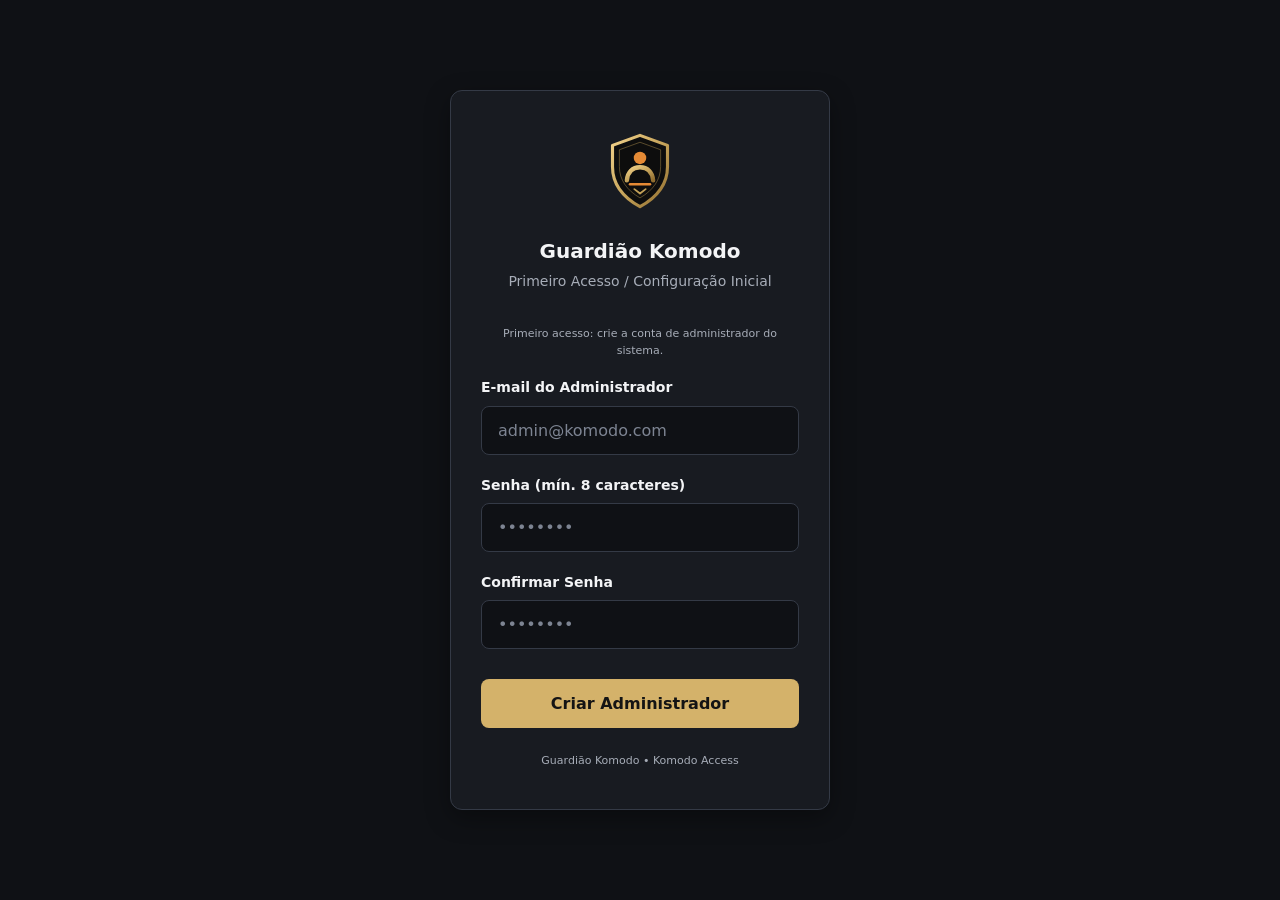
==== commit 90bb58ce: "feat(ui): visual identity v1 proposal — unified theme tokens (kac-theme.css) on all pages, SVG icons" ====
--- a/index.html
+++ b/index.html
@@ -7,8 +7,6 @@
     <link rel="stylesheet" href="src/ui/styles/design-tokens.css">
     <link rel="stylesheet" href="src/ui/styles/main.css">
     <link rel="stylesheet" href="src/ui/styles/kac-theme.css">
-    <link rel="stylesheet" href="src/ui/styles/kac-brand.css">
-    <link rel="preload" href="/assets/fonts/poppins-400-latin.woff2" as="font" type="font/woff2" crossorigin>
     <link rel="manifest" href="/manifest.webmanifest" crossorigin="use-credentials">
     <meta name="theme-color" content="#0d0d0d">
     <link rel="icon" href="/assets/komodo-access-mark.svg" type="image/svg+xml">
@@ -32,7 +30,7 @@
     <header>
         <div class="header-left">
             <div class="logo-container">
-                <img src="assets/brand/guardiao-komodo-logo-128.webp" alt="Guardião Komodo" class="logo-img" width="46" height="40">
+                <img src="assets/komodo-access-mark.svg" alt="Guardião Komodo" class="logo-img">
             </div>
             <h1 class="header-title">Guardião Komodo</h1>
                 <span id="orgName" class="org-name" hidden></span>
@@ -326,6 +324,5 @@
 
   <script src="src/ui/InlineActionHandlers.js"></script>
   <script src="src/ui/PwaShell.js"></script>
-  <script src="src/ui/KomodoBrand3D.js"></script>
 </body>
 </html>
--- a/src/ui/styles/kac-theme.css
+++ b/src/ui/styles/kac-theme.css
@@ -0,0 +1,76 @@
+/* KAC Visual Identity v1 — proposta (work/visual-identity). Carregado por último em todas as páginas.
+   Uma só paleta, uma só escala de tipo e espaçamento. Não altera lógica. */
+:root{
+  --kac-bg:#0f1115; --kac-surface:#181b21; --kac-surface-2:#22262e; --kac-border:#343a46;
+  --kac-text:#f3f4f6; --kac-muted:#a7adb8;
+  --kac-primary:#d4b26a; --kac-primary-hover:#e2c385; --kac-on-primary:#141414;
+  --kac-success:#34d399; --kac-danger:#f87171; --kac-warning:#fbbf24; --kac-info:#7cb4ff; --kac-focus:#ffd166;
+  --kac-font:system-ui,-apple-system,'Segoe UI',Roboto,Arial,sans-serif;
+  --kac-fs-xs:.8125rem; --kac-fs-sm:.875rem; --kac-fs-md:1rem; --kac-fs-lg:1.25rem; --kac-fs-xl:1.5rem;
+  --kac-sp-1:4px; --kac-sp-2:8px; --kac-sp-3:12px; --kac-sp-4:16px; --kac-sp-6:24px; --kac-sp-8:32px;
+  --kac-r-sm:8px; --kac-r-md:12px; --kac-r-lg:16px; --kac-tap:48px;
+  /* mapeia os tokens antigos para os novos */
+  --gold:var(--kac-primary); --gold-hover:var(--kac-primary-hover); --gold-dark:#b8964f; --dark:var(--kac-bg);
+  --dark-card:var(--kac-surface); --text:var(--kac-text); --text-muted:var(--kac-muted);
+  --glass-border:var(--kac-border); --danger:var(--kac-danger); --success:var(--kac-success); --info:var(--kac-info); --radius:var(--kac-r-md);
+  --komodo-color-primary:var(--kac-primary); --komodo-color-bg:var(--kac-bg); --komodo-color-surface:var(--kac-surface);
+  --komodo-text-main:var(--kac-text); --komodo-text-muted:var(--kac-muted);
+  color-scheme:dark;
+}
+html body{background:var(--kac-bg);color:var(--kac-text);font-family:var(--kac-font);font-size:var(--kac-fs-md);line-height:1.45}
+*{font-family:var(--kac-font)}
+/* Fundo calmo: sem radar/partículas (foco e bateria do tablet) */
+html body #particles-canvas,html body .bg-radar-container,html body .hero-overlay{display:none!important}
+/* Logo: marca + nome, sem pulsar */
+html body .logo-img{animation:none!important;filter:none!important}
+/* Títulos: sentence case, sem caixa alta espaçada */
+html body .header-title,html body .login-title,html body .month-title,html body .modal-title,html body .modal-title-text,html body .quick-add-title{letter-spacing:0!important;text-transform:none!important}
+html body .header-title,html body .login-title{color:var(--kac-text);font-size:var(--kac-fs-lg);font-weight:700}
+html body .login-subtitle{text-transform:none;letter-spacing:0;font-size:var(--kac-fs-sm);color:var(--kac-muted);font-weight:500}
+html body .month-title{font-size:var(--kac-fs-xl);font-weight:700;color:var(--kac-text)}
+html body .form-group label,html body label{text-transform:none!important;letter-spacing:0!important;font-size:var(--kac-fs-sm);color:var(--kac-text);font-weight:600}
+/* Botões: 3 variantes, 48px, sentence case */
+html body .btn-gold,html body button.primary,html body .bn-primary{background:var(--kac-primary)!important;color:var(--kac-on-primary)!important;border:0;border-radius:var(--kac-r-sm);
+  min-height:var(--kac-tap);font-size:var(--kac-fs-md);font-weight:700;text-transform:none!important;letter-spacing:0!important;box-shadow:none!important;transform:none!important}
+html body .btn-gold:hover{background:var(--kac-primary-hover)!important}
+html body .btn-outline,html body .btn-cancel,html body .tab{background:transparent;color:var(--kac-text);border:1px solid var(--kac-border);border-radius:var(--kac-r-sm);
+  min-height:44px;text-transform:none!important;letter-spacing:0!important;font-weight:600;box-shadow:none}
+html body .tab.active,html body .tab[aria-selected=true]{background:var(--kac-primary);color:var(--kac-on-primary);border-color:var(--kac-primary)}
+html body :focus-visible{outline:3px solid var(--kac-focus)!important;outline-offset:2px}
+/* Campos */
+html body input,html body select,html body textarea,html body .form-control,html body .search-bar,html body .quick-input{background:var(--kac-bg);color:var(--kac-text);
+  border:1px solid var(--kac-border);border-radius:var(--kac-r-sm);font-size:var(--kac-fs-md);min-height:var(--kac-tap)}
+html body input::placeholder,html body textarea::placeholder{color:#7d8492}
+/* Superfícies */
+html body .login-card,html body .auth-card,html body .modal-content,html body .quick-add-module,html body header{background:var(--kac-surface)!important;backdrop-filter:none!important;
+  border:1px solid var(--kac-border)!important;box-shadow:0 8px 24px rgba(0,0,0,.35)!important}
+html body .login-card::before{display:none}
+html body .quick-add-module{border-style:solid!important;border-radius:var(--kac-r-lg)}
+/* Mensagens de estado */
+html body .error-msg,html body .auth-msg.bad,html body .field-err{color:var(--kac-danger);text-transform:none;letter-spacing:0;font-size:var(--kac-fs-sm);font-weight:600}
+html body .auth-msg{color:var(--kac-success)}
+html body .api-status{font-size:var(--kac-fs-xs);text-transform:none;letter-spacing:0}
+/* Barra inferior */
+html body .bottom-nav{background:var(--kac-surface);border-top:1px solid var(--kac-border)}
+html body .bottom-nav button,html body .bottom-nav summary{color:var(--kac-muted);font-size:var(--kac-fs-xs);font-weight:600}
+html body .bottom-nav [aria-current=page],html body .bottom-nav button:first-child{color:var(--kac-primary)}
+html body .kac-ico{width:22px;height:22px;display:block;margin:0 auto 2px;stroke:currentColor;fill:none;stroke-width:2;stroke-linecap:round;stroke-linejoin:round}
+html body .btn-icon .kac-ico{margin:0}
+/* auth.html: mesma identidade (era azul) */
+html body button{border-radius:var(--kac-r-sm)}
+html body .auth-card button{background:var(--kac-primary);color:var(--kac-on-primary);font-weight:700;min-height:var(--kac-tap)}
+html body .auth-card button.sec,html body .adm-tabs [role=tab]{background:transparent;color:var(--kac-text);border:1px solid var(--kac-border)}
+html body .adm-tabs [role=tab]{border:0;border-bottom:3px solid transparent}
+html body .adm-tabs [role=tab][aria-selected=true]{color:var(--kac-primary);border-bottom-color:var(--kac-primary)}
+html body .auth-card button.danger{background:transparent;color:var(--kac-danger);border:1px solid var(--kac-danger)}
+html body a{color:var(--kac-primary)}
+html body .auth-brand{display:flex;align-items:center;gap:var(--kac-sp-3);margin-bottom:var(--kac-sp-4)}
+html body .auth-brand img{width:40px;height:40px;background:none;margin:0}
+/* Onboarding: rádios como cartões tocáveis (antes: bolinha solta à esquerda) */
+html body #secOnboard fieldset{border:1px solid var(--kac-border);border-radius:var(--kac-r-md);display:grid;grid-template-columns:1fr 1fr;gap:var(--kac-sp-2);padding:var(--kac-sp-3)}
+html body #secOnboard fieldset legend{padding:0 var(--kac-sp-1);font-weight:600}
+html body #secOnboard fieldset label{border:1px solid var(--kac-border);border-radius:var(--kac-r-sm);padding:0 var(--kac-sp-3);margin:0;justify-content:flex-start;cursor:pointer}
+html body #secOnboard fieldset label:has(input:checked){border-color:var(--kac-primary);background:rgba(212,178,106,.12)}
+html body #secOnboard input[type=radio]{width:20px;min-height:20px;height:20px;accent-color:var(--kac-primary);margin:0}
+html body .pwa-offline{background:#3b2a0a;color:var(--kac-text);border:1px solid var(--kac-warning)}
+@media (prefers-reduced-motion:reduce){*{animation:none!important;transition:none!important}}
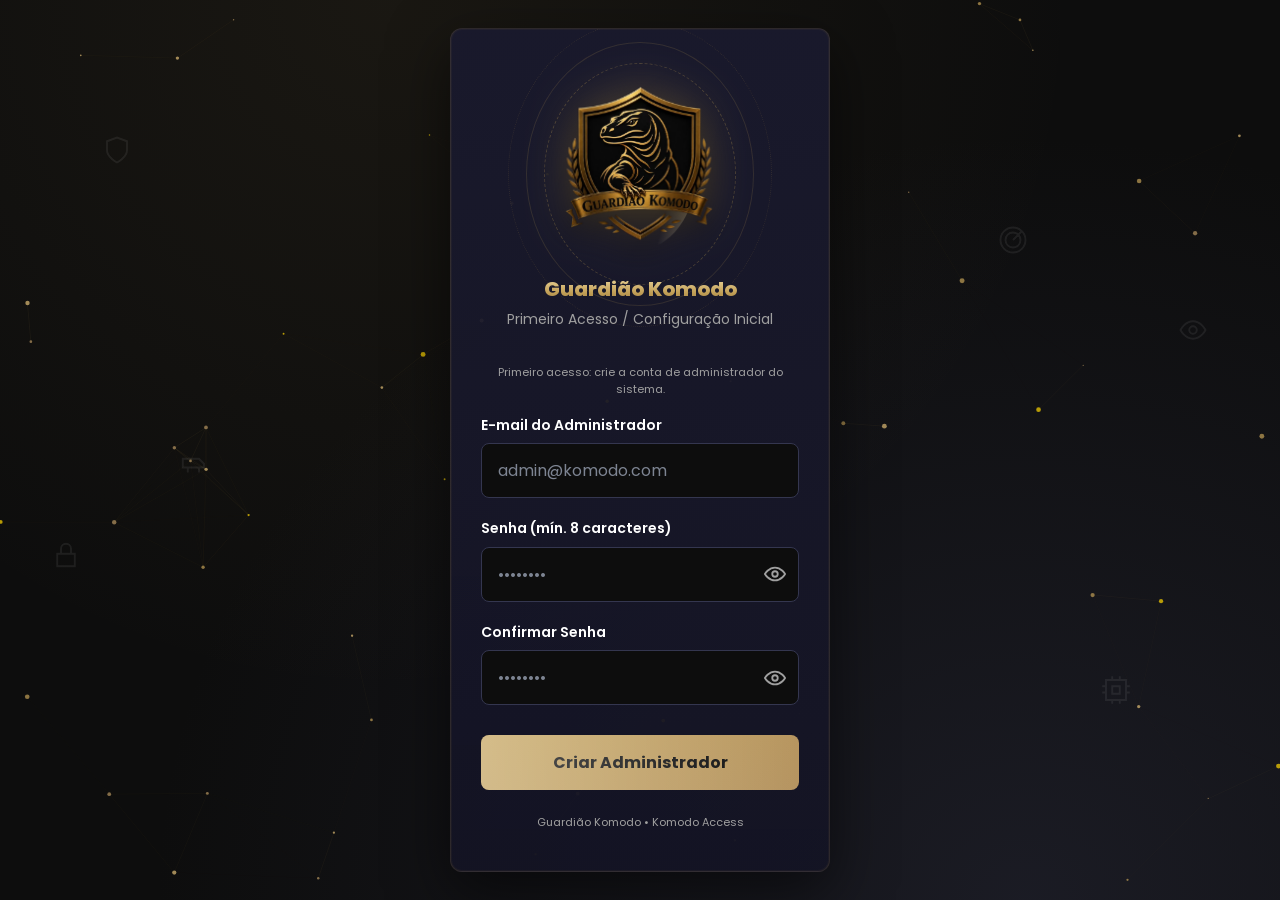
==== commit 6d533dcd: "feat(ai): habilitação da IA por empresa (KAC_AI_ORGS) e texto do assistente - KAC_AI_ORGS (UUIDs sep" ====
--- a/index.html
+++ b/index.html
@@ -4,12 +4,15 @@
     <meta charset="UTF-8">
     <meta name="viewport" content="width=device-width, initial-scale=1.0">
     <title>Guardião Komodo - Access Core</title>
+    <script src="src/ui/AuthGate.js"></script>
     <link rel="stylesheet" href="src/ui/styles/design-tokens.css">
     <link rel="stylesheet" href="src/ui/styles/main.css">
     <link rel="stylesheet" href="src/ui/styles/kac-theme.css">
+    <link rel="stylesheet" href="src/ui/styles/kac-brand.css">
+    <link rel="preload" href="/assets/fonts/poppins-400-latin.woff2" as="font" type="font/woff2" crossorigin>
     <link rel="manifest" href="/manifest.webmanifest" crossorigin="use-credentials">
     <meta name="theme-color" content="#0d0d0d">
-    <link rel="icon" href="/assets/komodo-access-mark.svg" type="image/svg+xml">
+    <link rel="icon" href="/assets/favicon-64.png" type="image/png" sizes="64x64">
     <link rel="apple-touch-icon" href="/assets/apple-touch-icon.png">
 </head>
 <body>
@@ -30,7 +33,7 @@
     <header>
         <div class="header-left">
             <div class="logo-container">
-                <img src="assets/komodo-access-mark.svg" alt="Guardião Komodo" class="logo-img">
+                <img src="assets/brand/guardiao-komodo-logo-128.webp" alt="Guardião Komodo" class="logo-img" width="46" height="47">
             </div>
             <h1 class="header-title">Guardião Komodo</h1>
                 <span id="orgName" class="org-name" hidden></span>
@@ -59,6 +62,7 @@
             <div class="tab" data-dia="sab" role="tab" tabindex="-1" aria-selected="false">Sábado</div>
             <div class="tab" data-dia="dom" role="tab" tabindex="-1" aria-selected="false">Domingo</div>
         </div>
+        <div id="agendaNavSlot" class="agenda-nav-slot"></div>
         <div class="kac-inline-1d6d9e5b9f">
             <button class="btn-outline kac-inline-21349d3fb7" id="btnOpenDashboard">Painel</button>
             <button class="btn-outline kac-inline-1da9facb4d" id="btnExportPDF">Exportar PDF do turno</button>
@@ -273,7 +277,7 @@
             <button class="ai-close" id="btnCloseAi" aria-label="Fechar assistente"><span aria-hidden="true">✖</span></button>
         </div>
         <div class="ai-body" id="aiBody">
-            <div class="ai-msg bot">Assistente de IA indisponível neste release. As rotas de IA permanecem desativadas até implementação e configuração aprovadas.</div>
+            <div class="ai-msg bot">Pergunte sobre as visitas de hoje (ex.: "quantas visitas ainda não chegaram?"). A IA só sugere; a decisão é sua. Nomes, placas e documentos não são enviados à IA.</div>
             <div id="aiTypingIndicator" class="ai-typing">Analisando base de dados...</div>
         </div>
         <div class="ai-footer">
@@ -283,18 +287,20 @@
     </div>
 
   <!-- Komodo Enterprise Services -->
+  <!-- kac:bundle agenda — fontes do bundle, na ordem de execução. Depois de editar qualquer uma: node scripts/build-bundles.mjs
   <script src="cordova.js"></script>
-  <!-- Komodo Core (Desacoplamento) -->
+  ( Komodo Core (Desacoplamento) )
   <script src="src/core/Events.js"></script>
   <script src="src/core/EventBus.js"></script>
   <script src="src/core/AppStore.js"></script>
-  <!-- Komodo Business & Adapters (Fase 2) -->
+  ( Komodo Business & Adapters (Fase 2) )
   <script src="src/services/ValidationManager.js"></script>
   <script src="src/services/adapters/AiProviderAdapter.js"></script>
   <script src="src/services/ApiService.js"></script>
   <script src="src/ui/ConnectionMonitor.js"></script>
+  <script src="src/services/OfflineGate.js"></script>
   <script src="src/db/dao/VisitorRepository.js"></script>
-  <!-- Komodo UI Managers (Fase 3 & 4) -->
+  ( Komodo UI Managers (Fase 3 & 4) )
   <script src="src/ui/FormManager.js"></script>
   <script src="src/core/KomodoDate.js"></script>
   <script src="src/ui/RenderController.js"></script>
@@ -323,6 +329,9 @@
   <script src="src/ui/components/FormulariosBase.js"></script>
 
   <script src="src/ui/InlineActionHandlers.js"></script>
-  <script src="src/ui/PwaShell.js"></script>
+  -->
+  <script defer src="src/bundle/agenda.bundle.js"></script>
+  <script defer src="src/ui/PwaShell.js"></script>
+  <script defer src="src/ui/KomodoBrand3D.js"></script>
 </body>
 </html>
--- a/src/ui/styles/main.css
+++ b/src/ui/styles/main.css
@@ -674,6 +674,9 @@
 .agenda-nav { display: flex; flex-wrap: wrap; gap: 8px; justify-content: center; align-items: center; }
 .agenda-btn { padding: 6px 12px; font-size: 12px; }
 .agenda-date { background: rgba(0,0,0,0.6); color: var(--text, #eee); border: 1px solid var(--glass-border); border-radius: var(--radius); padding: 6px 8px; font-size: 13px; color-scheme: dark; }
+.agenda-nav-slot { display: flex; flex-direction: column; align-items: center; gap: 20px; min-height: 82px; }
+.agenda-nav-slot:empty { visibility: hidden; }
+@media (max-width: 599px) { .agenda-nav-slot { min-height: 186px; } }
 .agenda-view-label { font-size: 12px; color: var(--gold); min-height: 14px; text-align: center; }
 /* Reagendar / Histórico */
 .visit-actions { display: flex; gap: 8px; flex-wrap: wrap; margin-top: 6px; }
--- a/src/ui/styles/kac-theme.css
+++ b/src/ui/styles/kac-theme.css
@@ -74,3 +74,15 @@
 html body #secOnboard input[type=radio]{width:20px;min-height:20px;height:20px;accent-color:var(--kac-primary);margin:0}
 html body .pwa-offline{background:#3b2a0a;color:var(--kac-text);border:1px solid var(--kac-warning)}
 @media (prefers-reduced-motion:reduce){*{animation:none!important;transition:none!important}}
+/* Mostrar/ocultar senha (PasswordToggle.js): olho dentro do campo, alvo 44 px */
+html body .pw-wrap,html body .pw-row{position:relative;display:block}
+html body .pw-wrap input,html body .pw-row input{width:100%;box-sizing:border-box;padding-right:52px}
+html body .pw-eye,html body .auth-card button.pw-eye,html body .pw-row .btn-pw.pw-eye{position:absolute;right:2px;top:50%;transform:translateY(-50%);width:44px;min-width:44px;height:44px;min-height:44px;margin:0;padding:0;display:inline-flex;align-items:center;justify-content:center;background:transparent;border:0;border-radius:var(--kac-r-sm);color:var(--kac-muted);cursor:pointer;box-shadow:none}
+html body .pw-eye:hover,html body .pw-eye[aria-pressed=true]{color:var(--kac-primary)}
+html body .pw-eye:focus-visible{outline:3px solid var(--kac-focus);outline-offset:-3px}
+html body .pw-eye .pw-ico{fill:none;stroke:currentColor;stroke-width:2;stroke-linecap:round;stroke-linejoin:round}
+html body .pw-eye .pw-ico-hide,html body .pw-eye[aria-pressed=true] .pw-ico-show{display:none}
+html body .pw-eye[aria-pressed=true] .pw-ico-hide{display:block}
+@media (forced-colors:active){html body .pw-eye{border:1px solid ButtonText}}
+html body .auth-card button.linkish{background:transparent!important;color:var(--kac-primary)!important;border:0;text-decoration:underline;font-weight:600;box-shadow:none}
+html body .auth-card button.linkish:hover{color:var(--kac-primary-hover)!important;transform:none!important}
--- a/src/ui/styles/kac-brand.css
+++ b/src/ui/styles/kac-brand.css
@@ -0,0 +1,81 @@
+/* KAC Visual Identity v2 — identidade do site guardiao-komodo-web aplicada ao sistema.
+   Paleta: ouro #c2a057 / #dfbe76 / #b59461 · preto #0d0d0d · azul-noite #1a1a2e / #141424 / #34364f · fonte Poppins (auto-hospedada).
+   Efeitos da marca: emblema 3D (perspectiva + inclinação com o dedo/mouse/giroscópio), brilho dourado pulsando,
+   anéis girando, reflexo metálico, partículas douradas (só na entrada) e ícones flutuantes. Tudo desliga com "reduzir movimento". */
+/* Achado 9 (CLS): fallback com métricas da Poppins, para a troca de fonte não mover o layout. */
+@font-face{font-family:'Poppins Fallback';src:local('Arial'),local('Liberation Sans'),local('Helvetica');size-adjust:112.16%;ascent-override:93.62%;descent-override:31.21%;line-gap-override:8.92%}
+@font-face{font-family:'Poppins';font-style:normal;font-weight:400;font-display:swap;src:url(/assets/fonts/poppins-400-latin.woff2) format('woff2')}
+@font-face{font-family:'Poppins';font-style:normal;font-weight:600;font-display:swap;src:url(/assets/fonts/poppins-600-latin.woff2) format('woff2')}
+@font-face{font-family:'Poppins';font-style:normal;font-weight:700;font-display:swap;src:url(/assets/fonts/poppins-700-latin.woff2) format('woff2')}
+@font-face{font-family:'Poppins';font-style:normal;font-weight:800;font-display:swap;src:url(/assets/fonts/poppins-800-latin.woff2) format('woff2')}
+:root{
+  --kac-bg:#0d0d0d; --kac-surface:#141424; --kac-surface-2:#1a1a2e; --kac-border:#34364f;
+  --kac-text:#ffffff; --kac-muted:#a0a0a0;
+  --kac-primary:#c2a057; --kac-primary-hover:#dfbe76; --kac-primary-dark:#b59461; --kac-on-primary:#0d0d0d;
+  --kac-gold-grad:linear-gradient(135deg,#c2a057,#b59461); --kac-glass:rgba(194,160,87,.15);
+  --kac-font:'Poppins','Poppins Fallback',system-ui,-apple-system,'Segoe UI',Roboto,Arial,sans-serif;
+  --gold-dark:#b59461; --glass-border:var(--kac-glass);
+}
+html body{background:radial-gradient(ellipse at 30% 0%,rgba(194,160,87,.07),transparent 55%),radial-gradient(ellipse at 80% 100%,rgba(52,54,79,.35),transparent 60%),#0d0d0d fixed;letter-spacing:0}
+html body h1,html body h2,html body .header-title,html body .login-title,html body .month-title{font-weight:800;letter-spacing:-.3px}
+html body .login-title,html body .auth-brand h1{background:linear-gradient(180deg,#f3dfa8,#c2a057 60%,#9c7b3e);-webkit-background-clip:text;background-clip:text;color:transparent}
+/* Botão dourado do site (gradiente + reflexo que atravessa) */
+html body .btn-gold,html body button.primary,html body .bn-primary,html body .auth-card button:not(.sec):not(.danger):not([role=tab]):not(.pw-eye):not(.linkish){
+  background:var(--kac-gold-grad)!important;color:var(--kac-on-primary)!important;position:relative;overflow:hidden;
+  transition:transform .4s cubic-bezier(.16,1,.3,1),box-shadow .4s cubic-bezier(.16,1,.3,1)!important}
+html body .btn-gold::after,html body .auth-card button:not(.sec):not(.danger):not([role=tab]):not(.pw-eye):not(.linkish)::after{content:'';position:absolute;inset:0;left:-100%;
+  background:linear-gradient(90deg,transparent,rgba(255,255,255,.3),transparent);transition:left .6s;pointer-events:none}
+html body .btn-gold:hover,html body .auth-card button:not(.sec):not(.danger):not([role=tab]):not(.pw-eye):not(.linkish):hover{transform:translateY(-2px)!important;box-shadow:0 12px 40px rgba(194,160,87,.35)!important}
+html body .btn-gold:hover::after,html body .auth-card button:not(.sec):not(.danger):not([role=tab]):not(.pw-eye):not(.linkish):hover::after{left:100%}
+html body .btn-outline:hover,html body .auth-card button.sec:hover{border-color:var(--kac-primary);color:var(--kac-primary-hover)}
+/* Cartões de vidro com borda dourada */
+html body .login-card,html body .auth-card,html body .modal-content,html body .quick-add-module{background:linear-gradient(180deg,rgba(26,26,46,.92),rgba(20,20,36,.96))!important;
+  border:1px solid var(--kac-glass)!important;box-shadow:0 20px 60px rgba(0,0,0,.55),0 0 0 1px rgba(194,160,87,.05) inset!important}
+html body header{background:rgba(13,13,13,.88)!important;border:0!important;border-bottom:1px solid rgba(194,160,87,.18)!important;box-shadow:0 4px 30px rgba(0,0,0,.5)!important}
+html body .bottom-nav{background:rgba(13,13,13,.94);border-top:1px solid rgba(194,160,87,.18)}
+html body input:focus,html body select:focus,html body textarea:focus{border-color:var(--kac-primary)!important;box-shadow:0 0 0 3px rgba(194,160,87,.18)}
+html body .visit-card,html body .day-cell,html body .card{border-color:var(--kac-glass)}
+/* ===== Emblema 3D ===== */
+.gk-emblem{position:relative;display:inline-grid;place-items:center;perspective:700px;-webkit-tap-highlight-color:transparent}
+.gk-emblem .gk-tilt{position:relative;transform-style:preserve-3d;transition:transform .25s cubic-bezier(.16,1,.3,1);will-change:transform;
+  transform:rotateX(var(--gk-rx,0deg)) rotateY(var(--gk-ry,0deg))}
+html body .gk-emblem img.logo-img,.gk-emblem img{display:block;transform:translateZ(30px);animation:gkPulse 4s ease-in-out infinite!important;
+  filter:drop-shadow(0 0 22px rgba(194,160,87,.35)) drop-shadow(0 10px 14px rgba(0,0,0,.6))!important;object-fit:contain;background:none}
+.gk-emblem .gk-shine{position:absolute;inset:6% 12%;transform:translateZ(31px);pointer-events:none;border-radius:40% 40% 50% 50%;mix-blend-mode:overlay;
+  background:linear-gradient(105deg,transparent 35%,rgba(255,240,200,.55) 48%,transparent 60%) no-repeat;background-size:250% 100%;animation:gkShine 6s ease-in-out infinite}
+.gk-emblem .gk-ring{position:absolute;border-radius:50%;pointer-events:none;border:1px solid rgba(194,160,87,.2);transform:translateZ(0)}
+.gk-emblem .gk-r1{width:128%;height:128%;border-style:dashed;border-color:rgba(194,160,87,.28);animation:gkRing 25s linear infinite}
+.gk-emblem .gk-r2{width:152%;height:152%;border-color:rgba(194,160,87,.16);animation:gkRing 35s linear infinite reverse}
+.gk-emblem .gk-r3{width:176%;height:176%;border-style:dotted;border-color:rgba(194,160,87,.14);animation:gkRing 50s linear infinite}
+.gk-emblem.gk-sm .gk-r2,.gk-emblem.gk-sm .gk-r3{display:none}
+.gk-emblem.gk-sm .gk-r1{width:118%;height:118%}
+@keyframes gkPulse{0%,100%{filter:drop-shadow(0 0 22px rgba(194,160,87,.3)) drop-shadow(0 10px 14px rgba(0,0,0,.6))}50%{filter:drop-shadow(0 0 40px rgba(194,160,87,.55)) drop-shadow(0 10px 14px rgba(0,0,0,.6))}}
+@keyframes gkRing{to{transform:rotate(360deg)}}
+@keyframes gkShine{0%,55%{background-position:150% 0}85%,100%{background-position:-60% 0}}
+/* tamanhos */
+html body .login-card .gk-emblem{margin:18px auto 14px}
+html body .login-card .gk-emblem img{width:150px;height:auto;max-width:none}
+html body .auth-brand{flex-direction:column;text-align:center;gap:10px;min-height:197px;justify-content:flex-end}
+/* Achado 9 (CLS): logo já ocupa o tamanho final antes do JS embrulhar no emblema; cartão ancorado no topo (não recentraliza quando a seção muda). */
+html body .auth-brand > img{width:120px;height:auto;margin:20px auto 6px}
+html body .auth-brand .gk-emblem{margin:20px auto 6px}
+html body .auth-brand .gk-emblem img{width:120px;height:auto}
+html body header .gk-emblem img.logo-img{width:46px;height:auto;filter:drop-shadow(0 2px 8px rgba(194,160,87,.4))!important}
+/* partículas da entrada e ícones flutuantes */
+#gkParticles{position:fixed;inset:0;width:100%;height:100%;z-index:0;pointer-events:none}
+.gk-float{position:fixed;inset:0;z-index:0;pointer-events:none;overflow:hidden}
+.gk-float svg{position:absolute;width:30px;height:30px;stroke:#fff;fill:none;stroke-width:1.5;opacity:.07;animation:gkFloat 9s ease-in-out infinite}
+@keyframes gkFloat{0%,100%{transform:translateY(0) rotate(0)}50%{transform:translateY(-30px) rotate(8deg)}}
+html body .login-wrapper,html body main.auth-card{position:relative;z-index:1}
+html body.gk-paused *{animation-play-state:paused!important}
+@media (prefers-reduced-motion:reduce){
+  .gk-emblem .gk-tilt{transform:none!important;transition:none!important}
+  .gk-emblem img,.gk-emblem .gk-ring,.gk-emblem .gk-shine,.gk-float svg{animation:none!important}
+  .gk-emblem .gk-shine,#gkParticles,.gk-float{display:none!important}
+  html body .btn-gold::after{display:none}
+}
+/* v3: admin a 390px — cartão nunca passa da tela; as 4 abas cabem (rolagem horizontal só como reserva) */
+html body main.auth-card{box-sizing:border-box;max-width:100%;min-width:0}
+html body main.auth-card *{min-width:0}
+html body .adm-tabs{max-width:100%;overflow-x:auto;gap:0}
+html body .adm-tabs [role=tab]{flex:1 1 auto;padding:.5rem .35rem;font-size:.9375rem;white-space:nowrap;min-height:48px}
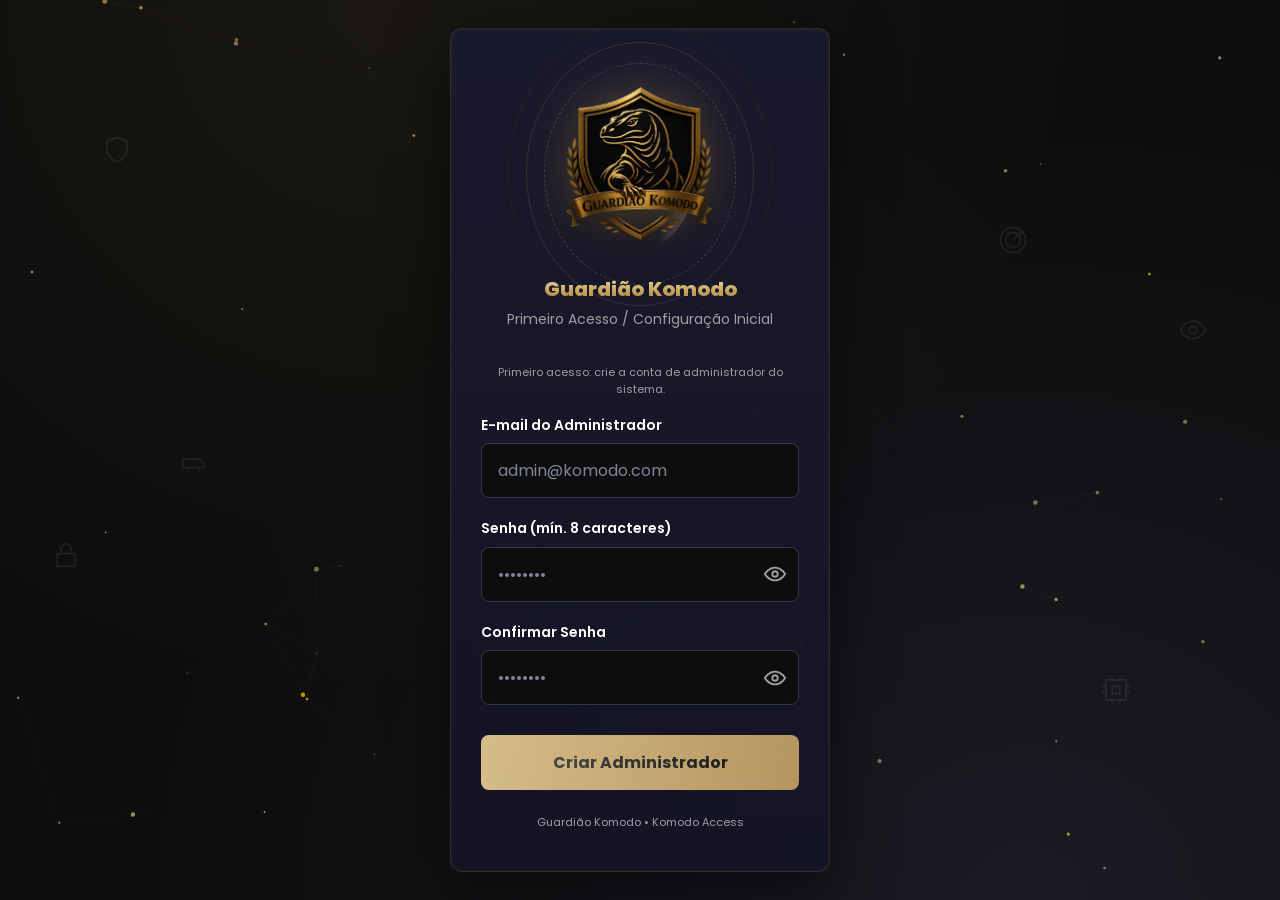
==== commit 524e3c9d: "Onda 1 item 1: visitantes frequentes salvos (sugestão de nome, reaproveitar dados, editar/remover) -" ====
--- a/index.html
+++ b/index.html
@@ -65,6 +65,7 @@
         <div id="agendaNavSlot" class="agenda-nav-slot"></div>
         <div class="kac-inline-1d6d9e5b9f">
             <button class="btn-outline kac-inline-21349d3fb7" id="btnOpenDashboard">Painel</button>
+            <button type="button" class="btn-outline kac-inline-21349d3fb7" id="btnSavedVisitors" data-sv-module="empresarial">Visitantes salvos</button>
             <button class="btn-outline kac-inline-1da9facb4d" id="btnExportPDF">Exportar PDF do turno</button>
         </div>
     </div>
@@ -75,7 +76,7 @@
             <div class="quick-add-row">
                 <input aria-label="Horário do agendamento rápido" type="time" class="quick-input" value="09:00" id="quickTime">
                 <div class="kac-inline-2cf2955a81">
-                    <input aria-label="Cadastro rápido" type="text" id="quickInput" class="quick-input kac-inline-69d66e5b2e" placeholder="Digite o nome para puxar do Banco de Dados..." autocomplete="off">
+                    <input aria-label="Cadastro rápido" type="text" id="quickInput" class="quick-input kac-inline-69d66e5b2e" placeholder="Nome do visitante (sugere os salvos)" autocomplete="off">
                     <div class="autocomplete-dropdown" id="quickDropdown"></div>
                 </div>
                 <button class="btn-gold kac-inline-198dd89477" id="btnQuickAdd">Adicionar</button>
@@ -92,6 +93,7 @@
         <details class="bn-more">
             <summary><svg class="kac-ico" viewBox="0 0 24 24" aria-hidden="true" focusable="false"><path d="M4 6h16M4 12h16M4 18h16"/></svg> Mais</summary>
             <div class="bn-menu">
+                <button type="button" data-nav="saved">Visitantes salvos</button>
                 <button type="button" data-nav="dashboard">Dashboard</button>
                 <button type="button" data-nav="pdf">Exportar PDF do turno</button>
                 <button type="button" data-nav="config">Configurações</button>
@@ -115,6 +117,7 @@
                     </div>
                 </div>
                 <input id="idxF1" aria-label="Nome" type="text" class="form-control" data-field="nome" placeholder="Ex: Roberto Almeida" required>
+                <p id="svNote" class="sv-note" role="status" hidden></p>
             </div>
 
             <!-- PLACA PRINCIPAL -->
@@ -216,6 +219,8 @@
                 </div>
             </div>
             </details>
+
+            <div class="form-group"><label class="sv-remember" for="svRemember"><input type="checkbox" id="svRemember" checked> Salvar este visitante para as próximas visitas</label></div>
 
             <div class="modal-actions">
                 <button type="button" class="btn-cancel" id="btnCancelar">Cancelar</button>
@@ -300,6 +305,7 @@
   <script src="src/ui/ConnectionMonitor.js"></script>
   <script src="src/services/OfflineGate.js"></script>
   <script src="src/db/dao/VisitorRepository.js"></script>
+  <script src="src/ui/SavedVisitors.js"></script>
   ( Komodo UI Managers (Fase 3 & 4) )
   <script src="src/ui/FormManager.js"></script>
   <script src="src/core/KomodoDate.js"></script>
--- a/src/ui/styles/kac-theme.css
+++ b/src/ui/styles/kac-theme.css
@@ -86,3 +86,34 @@
 @media (forced-colors:active){html body .pw-eye{border:1px solid ButtonText}}
 html body .auth-card button.linkish{background:transparent!important;color:var(--kac-primary)!important;border:0;text-decoration:underline;font-weight:600;box-shadow:none}
 html body .auth-card button.linkish:hover{color:var(--kac-primary-hover)!important;transform:none!important}
+/* Visitantes salvos (Onda 1 item 1): sugestão de nome + tela de gestão. Mobile-first, alvos ≥ 48px, foco visível. */
+html body .sv-anchor{position:relative}
+html body .sv-list{display:none;position:absolute;left:0;right:0;top:100%;z-index:1000;margin-top:4px;background:var(--kac-surface);border:1px solid var(--kac-primary);border-radius:var(--kac-r-md);max-height:min(50vh,360px);overflow:auto;box-shadow:0 12px 32px rgba(0,0,0,.55)}
+html body .sv-list.sv-open{display:block}
+html body .sv-opt{min-height:var(--kac-tap);padding:10px 14px;cursor:pointer}
+html body .sv-opt.sv-active,html body .sv-opt:hover{background:var(--kac-surface-2);box-shadow:inset 3px 0 0 var(--kac-primary)}
+html body .sv-opt .auto-name{font-size:var(--kac-fs-md)}
+html body .sv-opt .auto-doc,html body .sv-row .auto-doc{font-size:var(--kac-fs-sm);color:var(--kac-muted)}
+html body .sv-empty{color:var(--kac-muted);font-size:var(--kac-fs-sm);cursor:default}
+html body .sv-sr{position:absolute;width:1px;height:1px;overflow:hidden;clip:rect(0 0 0 0);white-space:nowrap}
+html body .sv-remember{display:flex;align-items:center;gap:var(--kac-sp-3);min-height:var(--kac-tap);font-weight:500!important;cursor:pointer}
+html body .sv-remember input{width:22px;height:22px;accent-color:var(--kac-primary);flex:0 0 auto}
+html body .sv-note{margin:6px 0 0;font-size:var(--kac-fs-sm);color:var(--kac-muted)}
+html body .sv-dialog{width:min(560px,calc(100vw - 16px));max-height:calc(100dvh - 16px);padding:0;border:1px solid var(--kac-border);border-radius:var(--kac-r-lg);background:var(--kac-bg);color:var(--kac-text)}
+html body .sv-dialog::backdrop{background:rgba(0,0,0,.65)}
+html body .sv-head{display:flex;align-items:center;justify-content:space-between;gap:var(--kac-sp-2);padding:var(--kac-sp-3) var(--kac-sp-4);border-bottom:1px solid var(--kac-border);position:sticky;top:0;background:var(--kac-bg);z-index:1}
+html body .sv-title{margin:0;font-size:var(--kac-fs-lg)}
+html body .sv-close{min-width:var(--kac-tap);min-height:var(--kac-tap);font-size:28px;line-height:1;background:transparent;color:var(--kac-text);border:0}
+html body .sv-body{padding:var(--kac-sp-4);display:flex;flex-direction:column;gap:var(--kac-sp-2)}
+html body .sv-hint{margin:0;color:var(--kac-muted);font-size:var(--kac-fs-sm)}
+html body .sv-status{margin:0;color:var(--kac-muted);font-size:var(--kac-fs-sm);min-height:1.2em}
+html body .sv-rows{list-style:none;margin:0;padding:0;display:flex;flex-direction:column;gap:var(--kac-sp-2)}
+html body .sv-row{background:var(--kac-surface);border:1px solid var(--kac-border);border-radius:var(--kac-r-md);padding:var(--kac-sp-3);display:flex;flex-direction:column;gap:var(--kac-sp-2)}
+html body .sv-info{display:flex;flex-direction:column;gap:2px;min-width:0;overflow-wrap:anywhere}
+html body .sv-obs{font-size:var(--kac-fs-sm);color:var(--kac-text)}
+html body .sv-actions{display:flex;gap:var(--kac-sp-2);justify-content:flex-end}
+html body .sv-btn{min-height:var(--kac-tap);padding:0 var(--kac-sp-4);flex:0 0 auto}
+html body .sv-form{display:flex;flex-direction:column;gap:var(--kac-sp-1)}
+html body .sv-form .form-control{width:100%;box-sizing:border-box}
+html body .sv-err{margin:0;color:var(--kac-danger);font-size:var(--kac-fs-sm);min-height:1.2em}
+@media (min-width:600px){html body .sv-row{flex-direction:row;align-items:center;justify-content:space-between}}
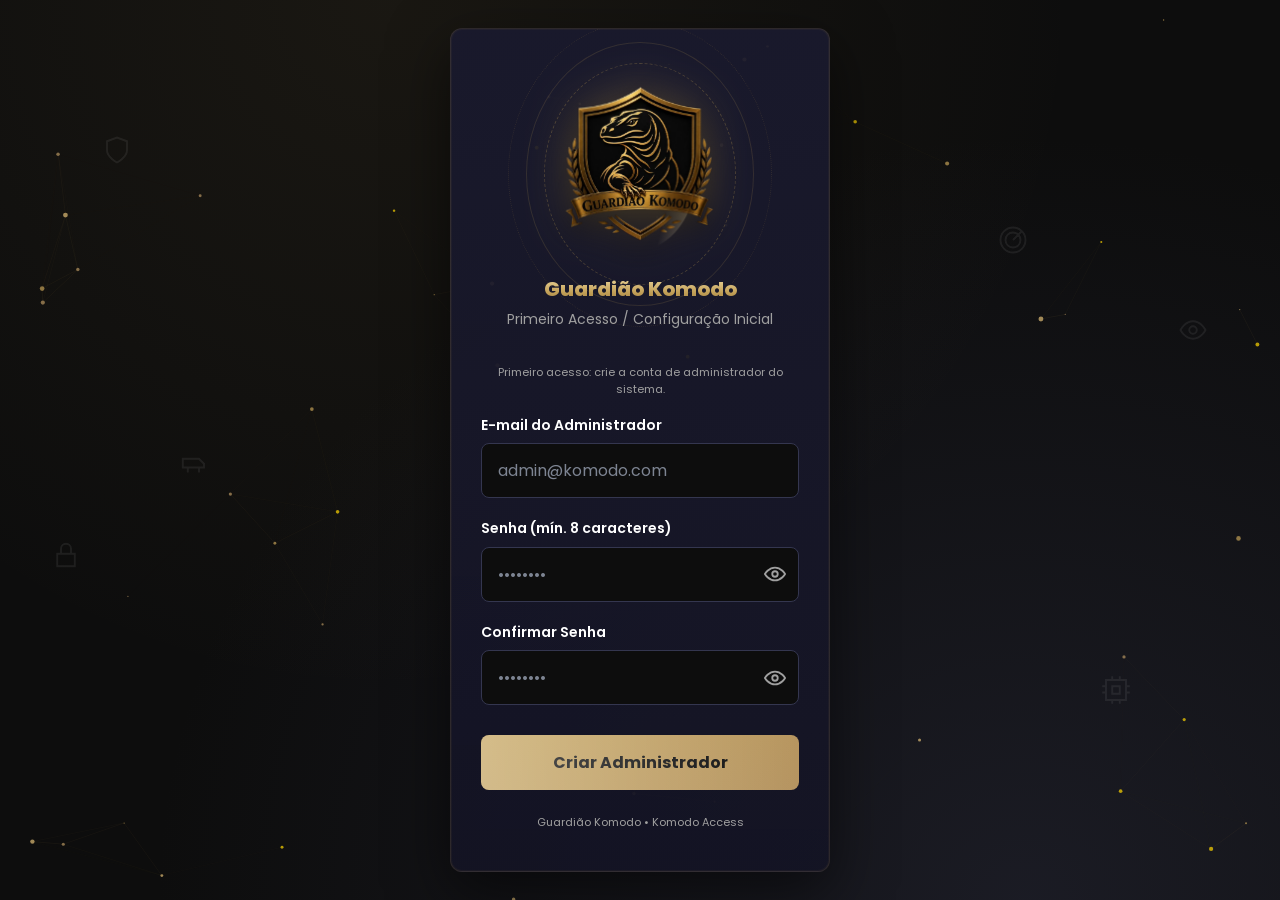
==== commit cd5badb4: "feat(convites): convite de visita por link ou código curto (Onda 1, item 2) - migration 014 (aditiva" ====
--- a/index.html
+++ b/index.html
@@ -66,6 +66,7 @@
         <div class="kac-inline-1d6d9e5b9f">
             <button class="btn-outline kac-inline-21349d3fb7" id="btnOpenDashboard">Painel</button>
             <button type="button" class="btn-outline kac-inline-21349d3fb7" id="btnSavedVisitors" data-sv-module="empresarial">Visitantes salvos</button>
+            <button type="button" class="btn-outline kac-inline-21349d3fb7" id="btnInvites" data-inv-module="empresarial">Convites</button>
             <button class="btn-outline kac-inline-1da9facb4d" id="btnExportPDF">Exportar PDF do turno</button>
         </div>
     </div>
@@ -94,6 +95,7 @@
             <summary><svg class="kac-ico" viewBox="0 0 24 24" aria-hidden="true" focusable="false"><path d="M4 6h16M4 12h16M4 18h16"/></svg> Mais</summary>
             <div class="bn-menu">
                 <button type="button" data-nav="saved">Visitantes salvos</button>
+                <button type="button" data-nav="invites">Convites de visita</button>
                 <button type="button" data-nav="dashboard">Dashboard</button>
                 <button type="button" data-nav="pdf">Exportar PDF do turno</button>
                 <button type="button" data-nav="config">Configurações</button>
@@ -306,6 +308,7 @@
   <script src="src/services/OfflineGate.js"></script>
   <script src="src/db/dao/VisitorRepository.js"></script>
   <script src="src/ui/SavedVisitors.js"></script>
+  <script src="src/ui/VisitInvites.js"></script>
   ( Komodo UI Managers (Fase 3 & 4) )
   <script src="src/ui/FormManager.js"></script>
   <script src="src/core/KomodoDate.js"></script>
--- a/src/ui/styles/kac-theme.css
+++ b/src/ui/styles/kac-theme.css
@@ -99,7 +99,7 @@
 html body .sv-remember{display:flex;align-items:center;gap:var(--kac-sp-3);min-height:var(--kac-tap);font-weight:500!important;cursor:pointer}
 html body .sv-remember input{width:22px;height:22px;accent-color:var(--kac-primary);flex:0 0 auto}
 html body .sv-note{margin:6px 0 0;font-size:var(--kac-fs-sm);color:var(--kac-muted)}
-html body .sv-dialog{width:min(560px,calc(100vw - 16px));max-height:calc(100dvh - 16px);padding:0;border:1px solid var(--kac-border);border-radius:var(--kac-r-lg);background:var(--kac-bg);color:var(--kac-text)}
+html body .sv-dialog{margin:auto;inset:0;width:min(560px,calc(100vw - 16px));max-height:calc(100dvh - 16px);padding:0;border:1px solid var(--kac-border);border-radius:var(--kac-r-lg);background:var(--kac-bg);color:var(--kac-text)}
 html body .sv-dialog::backdrop{background:rgba(0,0,0,.65)}
 html body .sv-head{display:flex;align-items:center;justify-content:space-between;gap:var(--kac-sp-2);padding:var(--kac-sp-3) var(--kac-sp-4);border-bottom:1px solid var(--kac-border);position:sticky;top:0;background:var(--kac-bg);z-index:1}
 html body .sv-title{margin:0;font-size:var(--kac-fs-lg)}
@@ -117,3 +117,48 @@
 html body .sv-form .form-control{width:100%;box-sizing:border-box}
 html body .sv-err{margin:0;color:var(--kac-danger);font-size:var(--kac-fs-sm);min-height:1.2em}
 @media (min-width:600px){html body .sv-row{flex-direction:row;align-items:center;justify-content:space-between}}
+/* Sugestão do agendamento rápido: largura do campo (o CSS antigo deslocava 155px à esquerda) */
+html body #quickDropdown.autocomplete-dropdown{left:0;right:0;max-height:min(50vh,360px);overflow:auto;border-radius:var(--kac-r-md)}
+/* No celular o acesso fica no menu "Mais" (como Painel e PDF) */
+@media (max-width:768px){html body .calendar-nav #btnSavedVisitors{display:none}}
+/* Convites de visita (Onda 1, item 2) */
+@media (max-width:768px){html body .calendar-nav #btnInvites{display:none}}
+html body .inv-row{display:flex;gap:var(--kac-sp-2);align-items:flex-end}
+html body .inv-row .inv-field{flex:1 1 auto;min-width:0}
+html body .inv-field{display:flex;flex-direction:column;gap:var(--kac-sp-1)}
+html body .inv-field .form-control{width:100%;box-sizing:border-box;min-height:var(--kac-tap)}
+html body .inv-hr{border:0;border-top:1px solid var(--kac-border);margin:var(--kac-sp-2) 0;width:100%}
+html body .inv-new{align-self:flex-start}
+html body .inv-sub{margin:var(--kac-sp-2) 0 0;font-size:var(--kac-fs-md)}
+html body .inv-share{background:var(--kac-surface);border:1px solid var(--kac-primary);border-radius:var(--kac-r-md);padding:var(--kac-sp-3);display:flex;flex-direction:column;gap:var(--kac-sp-2)}
+html body .inv-share:focus{outline:2px solid var(--kac-primary);outline-offset:2px}
+html body .inv-link{width:100%;box-sizing:border-box;font-size:var(--kac-fs-sm)}
+html body .inv-codeline{margin:0;display:flex;flex-wrap:wrap;align-items:baseline;gap:var(--kac-sp-2)}
+html body .inv-code{font-size:1.6rem;letter-spacing:.12em;font-family:ui-monospace,Menlo,Consolas,monospace;color:var(--kac-primary)}
+html body .inv-share-actions{flex-wrap:wrap;justify-content:flex-start}
+html body .inv-badge{display:inline-block;align-self:flex-start;font-size:var(--kac-fs-sm);padding:2px 10px;border-radius:999px;border:1px solid var(--kac-border);color:var(--kac-text)}
+html body .inv-active{border-color:var(--kac-primary);color:var(--kac-primary)}
+html body .inv-revoked,html body .inv-expired,html body .inv-used_up{color:var(--kac-muted)}
+html body .inv-regs{list-style:none;margin:var(--kac-sp-1) 0 0;padding:0;display:flex;flex-direction:column;gap:var(--kac-sp-1)}
+html body .inv-reg{display:flex;flex-wrap:wrap;align-items:center;gap:var(--kac-sp-2)}
+html body .inv-reg-name{font-weight:600;overflow-wrap:anywhere}
+html body .inv-lookres:empty{display:none}
+html body .inv-times .inv-field{flex:1 1 0}
+/* Página pública */
+html body .inv-public{max-width:520px}
+html body .inv-status{min-height:1.2em}
+html body .inv-dl{margin:0;display:flex;flex-direction:column;gap:var(--kac-sp-2)}
+html body .inv-dl dt{font-size:var(--kac-fs-sm);color:var(--kac-muted)}
+html body .inv-dl dd{margin:0;font-weight:600;overflow-wrap:anywhere}
+html body .inv-form{display:flex;flex-direction:column;gap:var(--kac-sp-2);margin-top:var(--kac-sp-3)}
+html body .inv-form .form-control{width:100%;box-sizing:border-box;min-height:var(--kac-tap);font-size:16px}
+html body .inv-err{margin:0;color:var(--kac-danger);font-size:var(--kac-fs-sm);min-height:1.2em}
+html body .inv-err:empty{min-height:0}
+html body .inv-hp{position:absolute;left:-10000px;width:1px;height:1px;overflow:hidden}
+html body .inv-lgpd{background:var(--kac-surface);border:1px solid var(--kac-border);border-radius:var(--kac-r-md);padding:var(--kac-sp-3);font-size:var(--kac-fs-sm)}
+html body .inv-lgpd p{margin:0 0 var(--kac-sp-2)}
+html body .inv-consent{display:flex;align-items:flex-start;gap:var(--kac-sp-3);min-height:var(--kac-tap);cursor:pointer;font-weight:500}
+html body .inv-consent input{width:22px;height:22px;margin-top:2px;accent-color:var(--kac-primary);flex:0 0 auto}
+html body .inv-submit{min-height:var(--kac-tap);width:100%}
+html body .inv-done{margin-top:var(--kac-sp-3)}
+html body .inv-done:focus{outline:none}
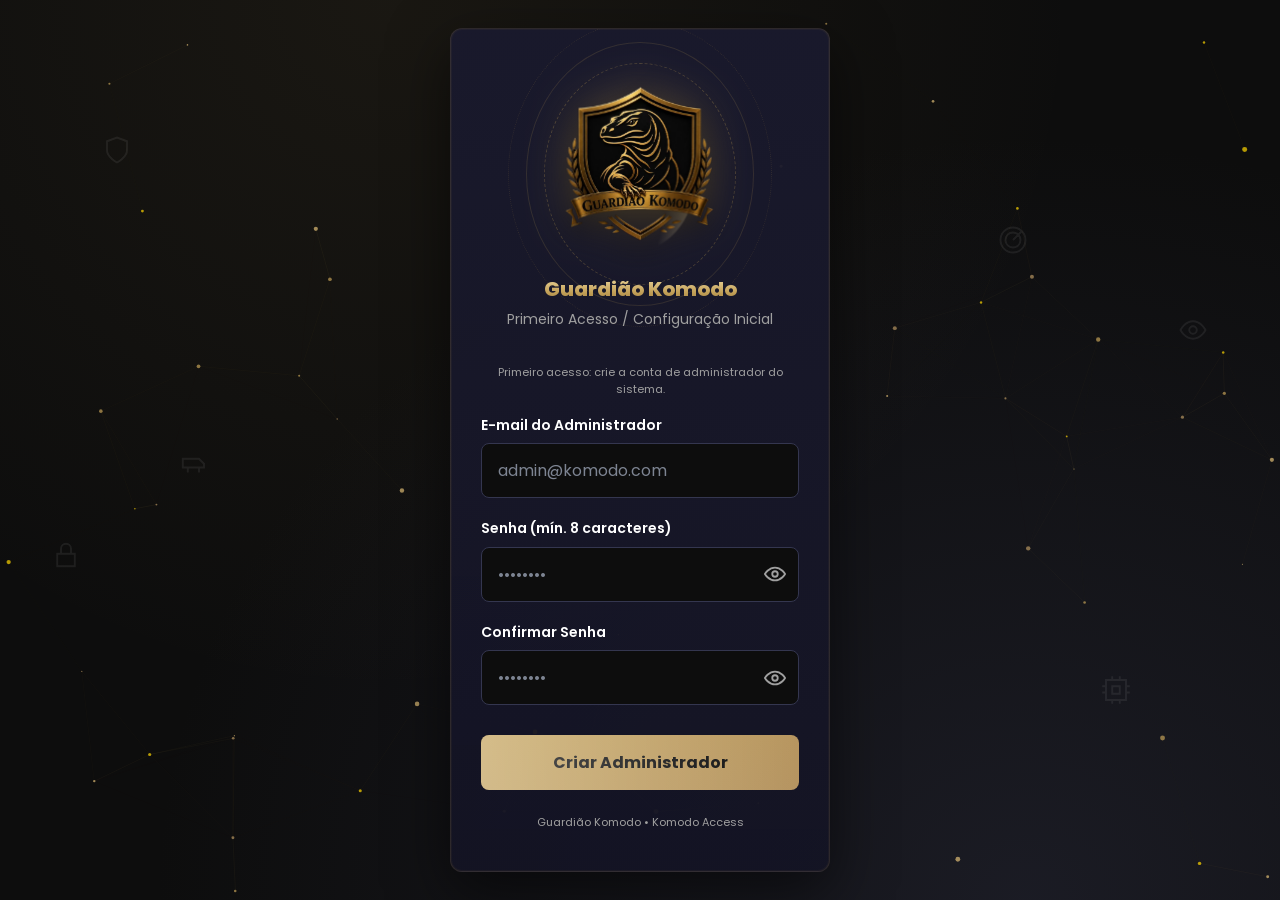
==== commit 1e88ad84: "feat(avisos): "seu visitante chegou" por Web Push com e-mail de reserva (Onda 1, item 3) - migration" ====
--- a/index.html
+++ b/index.html
@@ -67,6 +67,7 @@
             <button class="btn-outline kac-inline-21349d3fb7" id="btnOpenDashboard">Painel</button>
             <button type="button" class="btn-outline kac-inline-21349d3fb7" id="btnSavedVisitors" data-sv-module="empresarial">Visitantes salvos</button>
             <button type="button" class="btn-outline kac-inline-21349d3fb7" id="btnInvites" data-inv-module="empresarial">Convites</button>
+            <button type="button" class="btn-outline kac-inline-21349d3fb7" id="btnAlerts">Avisos de chegada</button>
             <button class="btn-outline kac-inline-1da9facb4d" id="btnExportPDF">Exportar PDF do turno</button>
         </div>
     </div>
@@ -96,6 +97,7 @@
             <div class="bn-menu">
                 <button type="button" data-nav="saved">Visitantes salvos</button>
                 <button type="button" data-nav="invites">Convites de visita</button>
+                <button type="button" data-nav="alerts">Avisos de chegada</button>
                 <button type="button" data-nav="dashboard">Dashboard</button>
                 <button type="button" data-nav="pdf">Exportar PDF do turno</button>
                 <button type="button" data-nav="config">Configurações</button>
@@ -309,6 +311,7 @@
   <script src="src/db/dao/VisitorRepository.js"></script>
   <script src="src/ui/SavedVisitors.js"></script>
   <script src="src/ui/VisitInvites.js"></script>
+  <script src="src/ui/ArrivalAlerts.js"></script>
   ( Komodo UI Managers (Fase 3 & 4) )
   <script src="src/ui/FormManager.js"></script>
   <script src="src/core/KomodoDate.js"></script>
--- a/src/ui/styles/kac-theme.css
+++ b/src/ui/styles/kac-theme.css
@@ -162,3 +162,17 @@
 html body .inv-submit{min-height:var(--kac-tap);width:100%}
 html body .inv-done{margin-top:var(--kac-sp-3)}
 html body .inv-done:focus{outline:none}
+html body .inv-dialog [hidden],html body .inv-public [hidden]{display:none!important}
+/* Avisos de chegada (Onda 1, item 3) */
+@media (max-width:768px){html body .calendar-nav #btnAlerts{display:none}}
+html body .al-row{background:var(--kac-surface);border:1px solid var(--kac-border);border-radius:var(--kac-r-md);padding:var(--kac-sp-3)}
+html body .al-switch{display:flex;align-items:flex-start;gap:var(--kac-sp-3);min-height:var(--kac-tap);cursor:pointer}
+html body .al-switch input{appearance:none;-webkit-appearance:none;flex:0 0 auto;width:52px;height:30px;border-radius:999px;background:var(--kac-surface-2);border:1px solid var(--kac-border);position:relative;margin:2px 0 0;cursor:pointer;transition:background .15s}
+html body .al-switch input::after{content:"";position:absolute;top:3px;left:3px;width:22px;height:22px;border-radius:50%;background:var(--kac-muted);transition:transform .15s,background .15s}
+html body .al-switch input:checked{background:var(--kac-primary);border-color:var(--kac-primary)}
+html body .al-switch input:checked::after{transform:translateX(22px);background:#111}
+html body .al-switch input:focus-visible{outline:2px solid var(--kac-primary);outline-offset:3px}
+html body .al-switch input:disabled{opacity:.5;cursor:not-allowed}
+html body .al-label{display:flex;flex-direction:column;gap:2px;min-width:0}
+html body .al-note{margin:0;padding:var(--kac-sp-3);border-left:3px solid var(--kac-primary);background:var(--kac-surface);font-size:var(--kac-fs-sm)}
+html body .al-test{align-self:flex-start}
